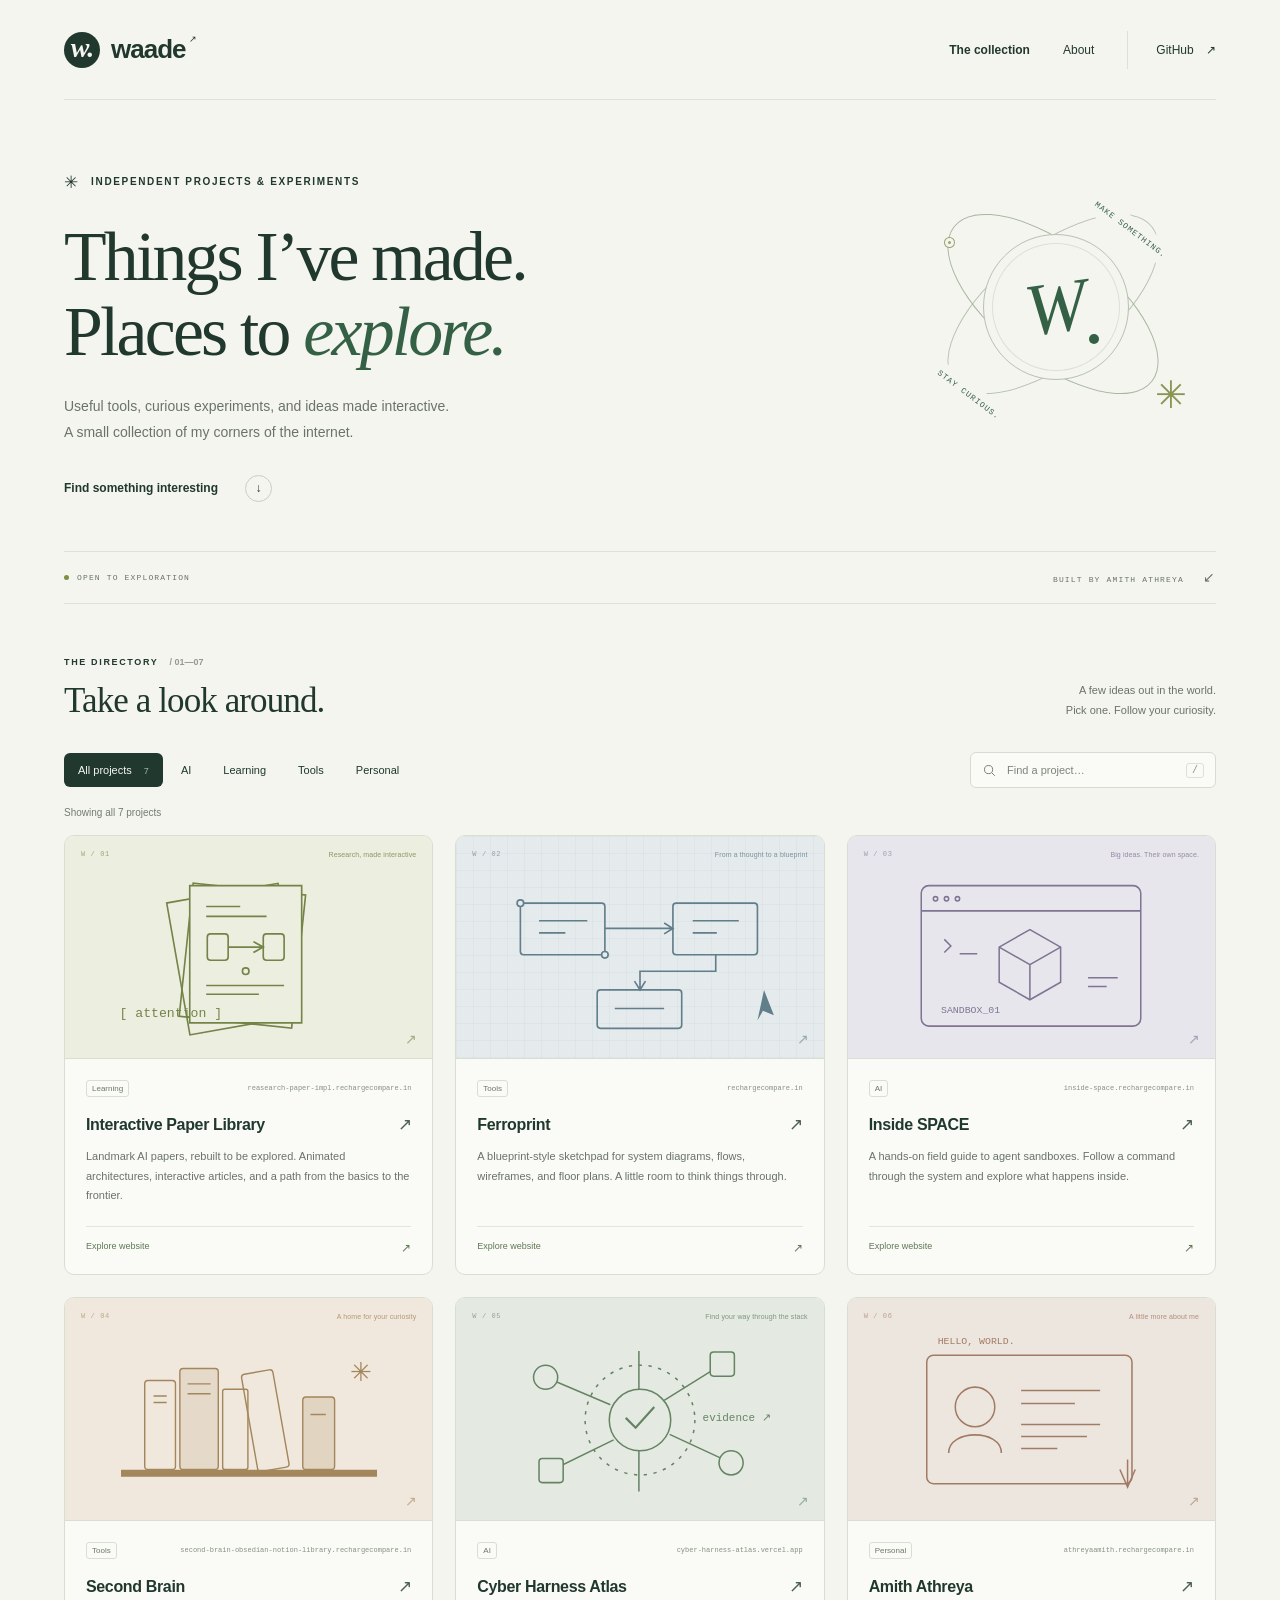
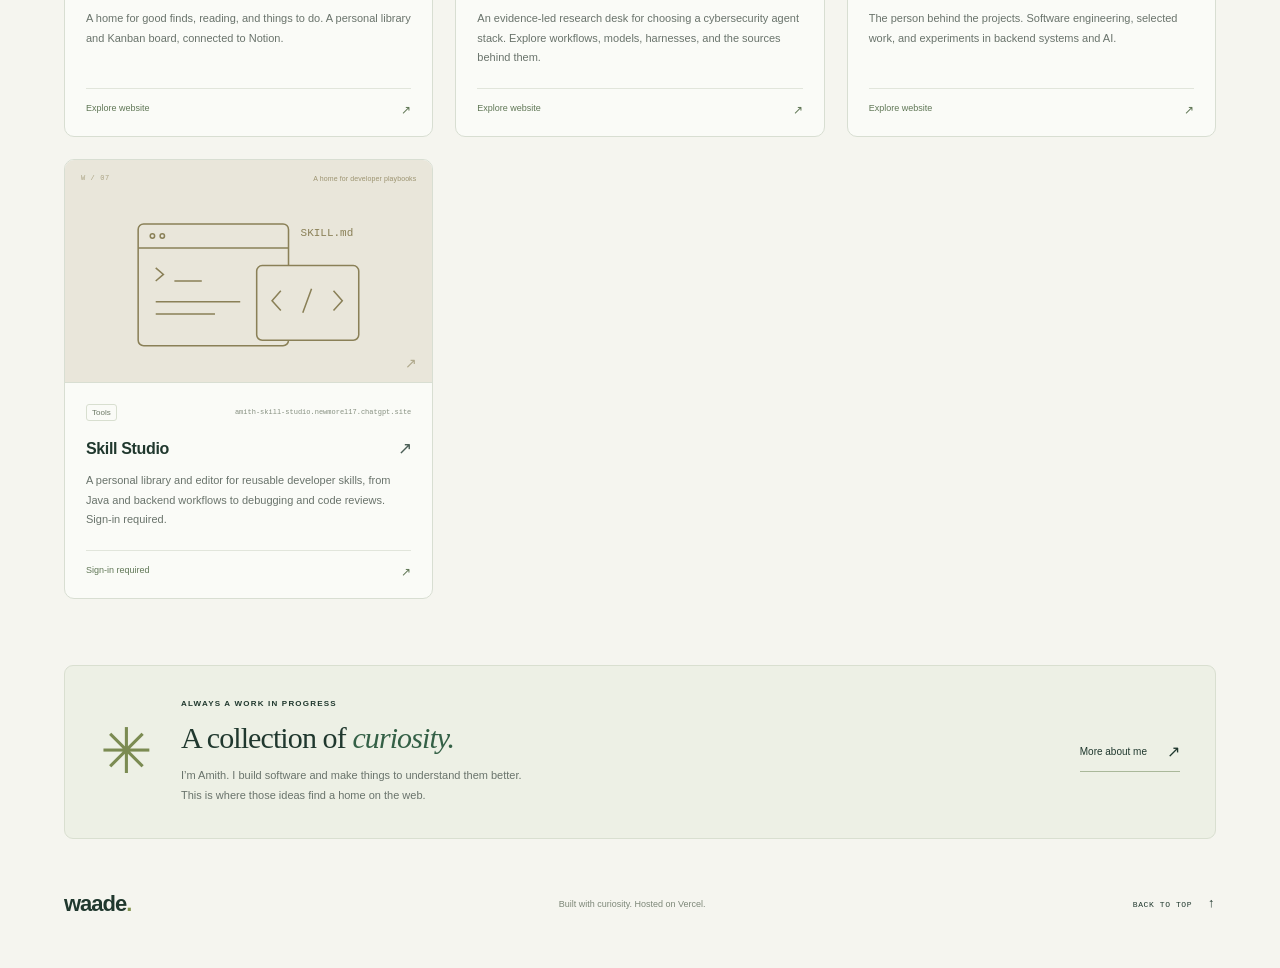
==== index.html @ d2d0f6c2 "Add Skill Studio to the project directory and derive project counts" ====
<!doctype html>
<html lang="en">
<head>
  <meta charset="utf-8">
  <meta name="viewport" content="width=device-width, initial-scale=1">
  <meta name="theme-color" content="#f5f5ef">
  <meta name="description" content="The Waade collection: useful tools, interactive learning, and experiments in AI. Explore websites and projects by Amith Athreya.">
  <meta property="og:title" content="Waade — Projects">
  <meta property="og:description" content="Things I’ve made. Places to explore. A collection of tools, interactive learning, and AI experiments.">
  <meta property="og:type" content="website">
  <title>Waade — Projects</title>
  <link rel="icon" href="/favicon.svg" type="image/svg+xml">
  <link rel="stylesheet" href="/style.css">
  <script src="/app.js" type="module"></script>
</head>
<body>
  <a class="skip-link" href="#projects">Skip to projects</a>
  <div class="shell">
    <header class="site-header">
      <a class="wordmark" href="/" aria-label="Waade home"><span class="brand-mark" aria-hidden="true">w.</span><span>waade<span class="wordmark-dot">↗</span></span></a>
      <nav aria-label="Main navigation"><a class="nav-current" href="#projects">The collection</a><a href="#about">About</a><a class="github-link" href="https://github.com/waade-dev" target="_blank" rel="noopener noreferrer">GitHub <span aria-hidden="true">↗</span><span class="sr-only"> (opens in a new tab)</span></a></nav>
    </header>
    <main>
      <section class="hero" aria-labelledby="hero-title">
        <div class="hero-copy"><p class="eyebrow"><span class="small-star" aria-hidden="true">✳</span> INDEPENDENT PROJECTS & EXPERIMENTS</p><h1 id="hero-title">Things I’ve made.<br>Places to <em>explore.</em></h1><p class="hero-description">Useful tools, curious experiments, and ideas made interactive.<br class="desktop-break"> A small collection of my corners of the internet.</p><a class="browse-link" href="#projects">Find something interesting <span aria-hidden="true">↓</span></a></div>
        <div class="hero-object" aria-hidden="true"><div class="orbit orbit-one"></div><div class="orbit orbit-two"></div><div class="orbit-core"><span>W</span><span class="core-dot"></span></div><span class="orbit-tag tag-one">MAKE SOMETHING.</span><span class="orbit-tag tag-two">STAY CURIOUS.</span><span class="orbit-spark">✳</span><span class="orbit-dot"></span></div>
        <div class="hero-bottom"><span><span class="status-dot" aria-hidden="true"></span> OPEN TO EXPLORATION</span><span>BUILT BY AMITH ATHREYA <span aria-hidden="true">↙</span></span></div>
      </section>
      <section class="directory" id="projects" aria-labelledby="directory-title">
        <div class="section-heading"><div><p class="eyebrow">THE DIRECTORY <span class="section-index">/ 01—07</span></p><h2 id="directory-title">Take a look around.</h2></div><p class="collection-note">A few ideas out in the world.<br>Pick one. Follow your curiosity.</p></div>
        <div class="toolbar"><div class="filters" role="group" aria-label="Filter projects by category"><button class="filter active" data-category="All" aria-pressed="true">All projects <span>7</span></button><button class="filter" data-category="AI" aria-pressed="false">AI</button><button class="filter" data-category="Learning" aria-pressed="false">Learning</button><button class="filter" data-category="Tools" aria-pressed="false">Tools</button><button class="filter" data-category="Personal" aria-pressed="false">Personal</button></div><div class="search-box"><svg viewBox="0 0 24 24" fill="none" aria-hidden="true"><circle cx="10.5" cy="10.5" r="6.5"/><path d="m16 16 4.5 4.5"/></svg><label class="sr-only" for="search">Search projects</label><input type="search" id="search" placeholder="Find a project…" autocomplete="off" aria-controls="project-grid"><button id="clear-search" aria-label="Clear search" hidden>×</button><kbd aria-hidden="true">/</kbd></div></div>
        <p id="results-status" class="results-status" aria-live="polite" aria-atomic="true">Showing all 7 projects</p>
        <div class="project-grid" id="project-grid" aria-busy="true"></div>
        <div id="empty-state" class="empty-state" hidden><span aria-hidden="true">⌕</span><h3>Nothing here just yet.</h3><p>Try a different search or explore all the projects.</p><button id="reset-filters">Show all projects <span aria-hidden="true">↗</span></button></div>
        <div id="load-error" class="load-error" hidden><p>The collection couldn’t load. Please refresh to try again.</p><button id="reload-projects">Try again</button></div>
        <noscript><p>JavaScript is off. You can still explore the collection:</p><ul><li><a href="https://reasearch-paper-impl.rechargecompare.in/">Interactive Paper Library</a></li><li><a href="https://www.rechargecompare.in/">Ferroprint</a></li><li><a href="https://inside-space.rechargecompare.in/">Inside SPACE</a></li><li><a href="https://second-brain-obsedian-notion-library.rechargecompare.in/">Second Brain</a></li><li><a href="https://cyber-harness-atlas.vercel.app/">Cyber Harness Atlas</a></li><li><a href="https://athreyaamith.rechargecompare.in/">Amith Athreya</a></li><li><a href="https://amith-skill-studio.newmorel17.chatgpt.site/">Skill Studio (sign-in required)</a></li></ul></noscript>
      </section>
      <section class="about" id="about" aria-labelledby="about-title"><div class="about-symbol" aria-hidden="true">✳</div><div class="about-copy"><p class="eyebrow">ALWAYS A WORK IN PROGRESS</p><h2 id="about-title">A collection of <em>curiosity.</em></h2><p>I’m Amith. I build software and make things to understand them better.<br class="desktop-break"> This is where those ideas find a home on the web.</p></div><a href="https://athreyaamith.rechargecompare.in/" target="_blank" rel="noopener noreferrer">More about me <span aria-hidden="true">↗</span><span class="sr-only"> (opens in a new tab)</span></a></section>
    </main>
    <footer><a class="footer-brand" href="/">waade<span aria-hidden="true">.</span></a><p>Built with curiosity. Hosted on Vercel.</p><a href="#top" id="back-to-top">BACK TO TOP <span aria-hidden="true">↑</span></a></footer>
  </div>
</body>
</html>
---- style.css ----
:root{--paper:#f5f5ef;--ink:#20382e;--muted:#69736b;--line:#dce0d5;--green:#346046;--serif:Georgia,'Times New Roman',serif;color-scheme:light;font-family:Arial,Helvetica,sans-serif;color:var(--ink);background:var(--paper);font-synthesis:none;scroll-behavior:smooth}
*{box-sizing:border-box}body{margin:0}a{color:inherit}button,input{font:inherit}button,a,input{-webkit-tap-highlight-color:transparent}button{cursor:pointer}button:focus-visible,a:focus-visible,input:focus-visible{outline:3px solid #9b7434;outline-offset:5px}a{text-decoration:none}button{color:inherit}svg{display:block}::selection{background:#d9e5ad;color:#20382e}[hidden]{display:none!important}.sr-only{position:absolute;width:1px;height:1px;padding:0;margin:-1px;overflow:hidden;clip:rect(0,0,0,0);white-space:nowrap;border:0}.skip-link{position:fixed;top:10px;left:10px;z-index:10;padding:12px;background:var(--ink);color:white;transform:translateY(-150%)}.skip-link:focus{transform:none}.shell{max-width:1280px;margin:auto;padding:0 64px}.site-header{height:100px;display:flex;align-items:center;justify-content:space-between;border-bottom:1px solid var(--line)}.wordmark{display:flex;gap:11px;align-items:center;font-size:26px;font-weight:700;letter-spacing:-1px}.brand-mark{display:grid;place-items:center;width:36px;height:36px;background:var(--ink);color:var(--paper);border-radius:50%;font-family:var(--serif);font-style:italic;font-size:28px;padding-bottom:4px}.wordmark-dot{font-size:9px;vertical-align:top;letter-spacing:0;margin-left:3px}nav{display:flex;align-items:center;gap:33px;font-size:12px}nav a{padding:12px 0}nav a:hover{color:#708349}.nav-current{font-weight:700}.github-link{border-left:1px solid var(--line);padding-left:28px}nav a span{margin-left:9px}.hero{position:relative;padding:69px 0 0}.eyebrow{font-size:10px;letter-spacing:1.65px;font-weight:600;line-height:1.6;margin:0 0 23px}.small-star{font-size:17px;vertical-align:middle;margin-right:7px}h1{font:normal clamp(48px,5.45vw,72px)/1.075 var(--serif);letter-spacing:-2.8px;margin:0 0 25px}em{font-family:var(--serif);font-weight:400;color:var(--green)}.hero-description{font-size:14px;line-height:1.85;color:var(--muted);margin:0}.browse-link{display:inline-flex;align-items:center;gap:27px;margin-top:29px;font-size:12px;font-weight:600}.browse-link span{width:27px;height:27px;display:grid;place-items:center;border:1px solid #c9cec1;border-radius:50%;transition:transform .2s}.browse-link:hover span{transform:translateY(3px)}.hero-copy{position:relative;z-index:1}.hero-object{position:absolute;right:25px;top:72px;width:270px;height:270px;color:var(--green)}.orbit{position:absolute;border:1px solid #b7c4b1;border-radius:50%;width:252px;height:116px;top:74px;left:6px;transform:rotate(-38deg)}.orbit-two{transform:rotate(38deg);border-color:#a6b7a0}.orbit-core{position:absolute;inset:62px;border:1px solid #b7c4b1;border-radius:50%;background:var(--paper);display:grid;place-items:center;box-shadow:inset 0 0 0 8px var(--paper),inset 0 0 0 9px #dce0d5}.orbit-core>span:first-child{font:italic 74px var(--serif);transform:rotate(-8deg)}.core-dot{position:absolute;width:10px;height:10px;background:var(--green);border-radius:50%;bottom:35px;right:29px}.orbit-tag{position:absolute;font:8px monospace;letter-spacing:1px;background:var(--paper);padding:7px}.tag-one{top:46px;right:10px;transform:rotate(37deg)}.tag-two{bottom:36px;left:3px;transform:rotate(37deg)}.orbit-spark{position:absolute;right:4px;bottom:25px;font-size:38px;color:#899552}.orbit-dot{position:absolute;width:9px;height:9px;background:#9ba66f;border:3px solid var(--paper);box-shadow:0 0 0 1px #9ba66f;left:24px;top:66px;border-radius:50%}.hero-bottom{display:flex;justify-content:space-between;border-top:1px solid var(--line);border-bottom:1px solid var(--line);padding:17px 0;margin-top:49px;font:8px monospace;letter-spacing:1.15px;color:var(--muted)}.hero-bottom>span:first-child{display:flex;align-items:center;gap:8px}.status-dot{display:inline-block;width:5px;height:5px;background:#7d8f47;border-radius:50%}.hero-bottom>span:last-child span{font-size:14px;margin-left:13px}.directory{padding:51px 0 66px;scroll-margin-top:25px}.section-heading{display:flex;justify-content:space-between;align-items:flex-end;margin-bottom:30px}.section-heading .eyebrow{margin-bottom:11px;font-size:9px}.section-index{color:#929b8e;margin-left:7px;letter-spacing:0}h2{font:normal 35px/1.2 var(--serif);letter-spacing:-.9px;margin:0}.collection-note{text-align:right;color:var(--muted);font-size:11px;line-height:1.8;margin:0 0 2px}.toolbar{display:flex;align-items:center;justify-content:space-between;gap:20px}.filters{display:flex;gap:4px;flex-wrap:wrap}.filter{background:transparent;border:1px solid transparent;border-radius:6px;font-size:11px;padding:10px 13px;white-space:nowrap;transition:background .15s}.filter:hover{background:#e6e9df}.filter.active{background:var(--ink);color:var(--paper)}.filter>span{font-size:9px;opacity:.65;margin-left:9px}.search-box{display:flex;align-items:center;border:1px solid #d6dcd0;border-radius:6px;padding:0 11px;background:#fafbf6;gap:8px;min-width:210px;width:246px;height:36px}.search-box:focus-within{outline:2px solid #879b74;outline-offset:2px}.search-box svg{width:15px;height:15px;stroke:#6e7a6a;stroke-width:1.5;flex-shrink:0}.search-box input{border:0;outline:none;background:transparent;width:100%;min-width:0;font-size:11px;color:var(--ink);height:34px}.search-box input:focus-visible{outline:none}.search-box input::placeholder{color:#7c857b}.search-box input::-webkit-search-cancel-button{display:none}.search-box kbd{font:10px monospace;border:1px solid var(--line);border-radius:3px;padding:1px 5px;color:#8a9287}.search-box button{background:transparent;border:0;font-size:20px;padding:0 2px;line-height:1}.results-status{font-size:10px;color:#727d70;line-height:1.6;margin:17px 0 14px;min-height:16px}.project-grid{display:grid;grid-template-columns:repeat(3,minmax(0,1fr));gap:22px}.project-card{min-width:0;border:1px solid #d8ded2;border-radius:10px;background:#fafbf7;overflow:hidden;transition:transform .2s,border-color .2s,box-shadow .2s}.project-card:hover{transform:translateY(-4px);border-color:#a3b397;box-shadow:0 10px 22px -15px #35523b44}.card-link{display:flex;height:100%;flex-direction:column}.card-art{position:relative;aspect-ratio:1.65;background:var(--art-paper);color:var(--art-ink);overflow:hidden;border-bottom:1px solid #d8ded2;display:flex;align-items:center;justify-content:center}.card-art svg{width:100%;max-width:360px;transform:translateY(10px)}.art-caption{position:absolute;z-index:1;top:14px;left:16px;right:16px;display:flex;align-items:center;justify-content:space-between;gap:8px;font-size:7px;color:var(--art-ink)}.art-number{font-family:monospace;letter-spacing:.6px;opacity:.65;white-space:nowrap}.art-label{opacity:.8;letter-spacing:.1px}.art-corner{position:absolute;bottom:11px;right:15px;font-size:14px;opacity:.6}.art-papers{--art-paper:#eceee0;--art-ink:#748448}.art-blueprint{--art-paper:#e5ebed;--art-ink:#617e8b}.art-blueprint .card-art{background-image:linear-gradient(#617e8b0d 1px,transparent 1px),linear-gradient(90deg,#617e8b0d 1px,transparent 1px);background-size:17px 17px}.art-space{--art-paper:#e7e6ed;--art-ink:#817493}.art-library{--art-paper:#f0e8dc;--art-ink:#a4865c}.art-atlas{--art-paper:#e4eae1;--art-ink:#668465}.art-profile{--art-paper:#ede6df;--art-ink:#a17c64}.card-body{padding:21px 21px 19px;display:flex;flex-direction:column;flex:1}.card-meta{display:flex;align-items:center;justify-content:space-between;gap:8px;min-width:0}.category-tag{font-size:8px;border:1px solid #d8dfd0;border-radius:3px;padding:3px 5px;color:#6b7864}.card-domain{font:7px monospace;color:#869080;white-space:nowrap;overflow:hidden;text-overflow:ellipsis;min-width:0}h3{font-size:16px;line-height:1.35;letter-spacing:-.35px;margin:17px 0 10px;font-weight:600;display:flex;justify-content:space-between;align-items:flex-start;gap:8px}.card-arrow{font-size:17px;font-weight:400;opacity:.8;transition:transform .2s}.project-card:hover .card-arrow{transform:translate(2px,-2px)}.project-description{color:var(--muted);font-size:11px;line-height:1.8;margin:0 0 20px}.card-visit{border-top:1px solid #e1e5db;padding-top:14px;font-size:9px;display:flex;justify-content:space-between;margin-top:auto;color:#607756}.card-visit span{font-size:12px}.empty-state{text-align:center;padding:55px 20px 45px;border:1px dashed var(--line);border-radius:10px}.empty-state>span{font:40px var(--serif);color:#7d8f65}.empty-state h3{display:block;font:28px var(--serif);margin:12px 0}.empty-state p{font-size:13px;color:var(--muted)}.empty-state button,.load-error button{border:0;border-radius:5px;background:var(--ink);color:var(--paper);padding:12px 17px;font-size:12px;margin-top:10px}.load-error{padding:25px;background:#f1e9db;border-radius:8px;font-size:14px}.about{border:1px solid #d9dfd0;background:#edf0e5;border-radius:9px;padding:32px 35px;display:flex;align-items:center;gap:28px}.about-symbol{font-size:63px;color:#7b8b52;line-height:1}.about-copy{flex:1}.about .eyebrow{font-size:8px;margin:0 0 9px;letter-spacing:1.2px}.about h2{font-size:30px;margin:0 0 10px}.about p:last-child{font-size:11px;color:var(--muted);line-height:1.8;margin:0}.about>a{font-size:10px;display:inline-flex;gap:20px;align-items:center;white-space:nowrap;border-bottom:1px solid #aab89a;padding:10px 0}.about>a span{font-size:16px}footer{display:flex;align-items:center;justify-content:space-between;gap:15px;min-height:130px}footer p{font-size:9px;color:#7e8879}.footer-brand{font-size:22px;font-weight:600;letter-spacing:-1px}.footer-brand span{color:#84934e}footer>a:last-child{font:8px monospace;letter-spacing:.6px}footer>a:last-child span{font-size:13px;margin-left:10px}
.art-skills{--art-paper:#e9e6da;--art-ink:#8a8057}
@media(min-width:1400px){.shell{max-width:1300px}.hero-object{right:53px}.hero{padding-top:80px}.hero-bottom{margin-top:61px}.card-domain{font-size:8px}.card-art{aspect-ratio:1.75}}
@media(max-width:1050px){.shell{padding:0 36px}h1{font-size:60px}.hero-object{width:235px;height:235px;right:0;top:80px;transform:scale(.85);transform-origin:center right}.hero-copy{max-width:75%}.toolbar{gap:15px}.filter{padding:9px 10px}.search-box{width:210px;min-width:180px}.project-grid{gap:16px}.card-body{padding:17px}.card-meta{gap:5px}.card-domain{font-size:6px}h3{font-size:15px}.art-label{font-size:6px}.art-caption{left:12px;right:12px}.about{padding:28px 24px;gap:20px}.about-symbol{font-size:50px}.about h2{font-size:27px}}
@media(max-width:820px){.hero-object{opacity:.65;transform:scale(.7);right:5px;top:105px}.hero-copy{max-width:none}.hero{padding-top:54px}h1{font-size:57px}.hero-description{font-size:13px}.project-grid{grid-template-columns:repeat(2,minmax(0,1fr));gap:20px}.card-domain{font-size:7px}.card-art{aspect-ratio:1.8}.card-body{padding:21px}.art-label{font-size:7px}.art-caption{left:16px;right:16px}.toolbar{align-items:flex-start;flex-direction:column;gap:15px}.search-box{width:100%;height:40px}.filters{gap:5px}.filter{font-size:11px;padding:10px 13px}.about-symbol{display:none}.about p:last-child{max-width:400px}.about h2{font-size:28px}nav{gap:23px}.github-link{padding-left:22px}.collection-note{font-size:10px}}
@media(max-width:600px){.shell{padding:0 22px}.site-header{height:79px}.wordmark{font-size:23px;gap:8px}.brand-mark{height:30px;width:30px;font-size:24px}.wordmark-dot{font-size:7px}nav{gap:19px;font-size:10px}.github-link{padding-left:17px}.nav-current{display:none}.hero{padding-top:45px}.eyebrow{font-size:8px;letter-spacing:1.1px}.small-star{font-size:14px}h1{font-size:clamp(41px,9vw,54px);letter-spacing:-1.8px;line-height:1.1;margin-bottom:23px}.hero-object{display:none}.hero-description{font-size:12px;line-height:1.9;max-width:360px}.desktop-break{display:none}.browse-link{margin-top:23px;font-size:11px;gap:19px}.hero-bottom{margin-top:37px;font-size:6.5px;letter-spacing:.6px;padding:15px 0;gap:8px}.hero-bottom>span:last-child span{margin-left:5px;font-size:11px}.directory{padding:38px 0 40px}.section-heading{margin-bottom:23px}.section-heading .eyebrow{font-size:8px;margin-bottom:9px}h2{font-size:30px}.collection-note{display:none}.filters{gap:2px;flex-wrap:nowrap;width:100%;justify-content:space-between}.filter{font-size:10px;padding:9px 9px}.filter>span{margin-left:5px;font-size:8px}.toolbar{gap:15px}.search-box{height:40px}.search-box input{font-size:12px}.results-status{margin:14px 0 15px;font-size:9px}.project-grid{grid-template-columns:1fr;gap:20px}.card-art{aspect-ratio:2.05}.card-art svg{max-width:380px;transform:translateY(9px)}.art-caption{top:13px;left:19px;right:19px;font-size:8px}.art-label{font-size:8px}.card-body{padding:21px 22px 20px}.card-domain{font-size:8px}.category-tag{font-size:9px}h3{font-size:19px;margin-top:17px}.project-description{font-size:12px;line-height:1.8;max-width:410px}.card-visit{font-size:10px}.about{padding:27px 23px;flex-direction:column;align-items:flex-start;gap:14px}.about .eyebrow{font-size:7px}.about h2{font-size:28px}.about p:last-child{font-size:12px}.about>a{font-size:11px}footer{padding:25px 0;min-height:120px;flex-wrap:wrap;column-gap:15px;row-gap:12px}footer p{order:3;width:100%;margin:0;font-size:9px}.footer-brand{font-size:21px}footer>a:last-child{font-size:7px;margin-left:auto}}
@media(max-width:360px){.shell{padding:0 16px}.filter{padding:8px 6px;font-size:9px}.hero-bottom{font-size:5.8px}h1{font-size:39px}.card-body{padding:18px}.card-domain{font-size:7px}.art-label{font-size:7px}.art-caption{left:16px;right:16px}h2{font-size:28px}}
@media(prefers-reduced-motion:reduce){:root{scroll-behavior:auto}*,*::before,*::after{transition:none!important;animation:none!important}}
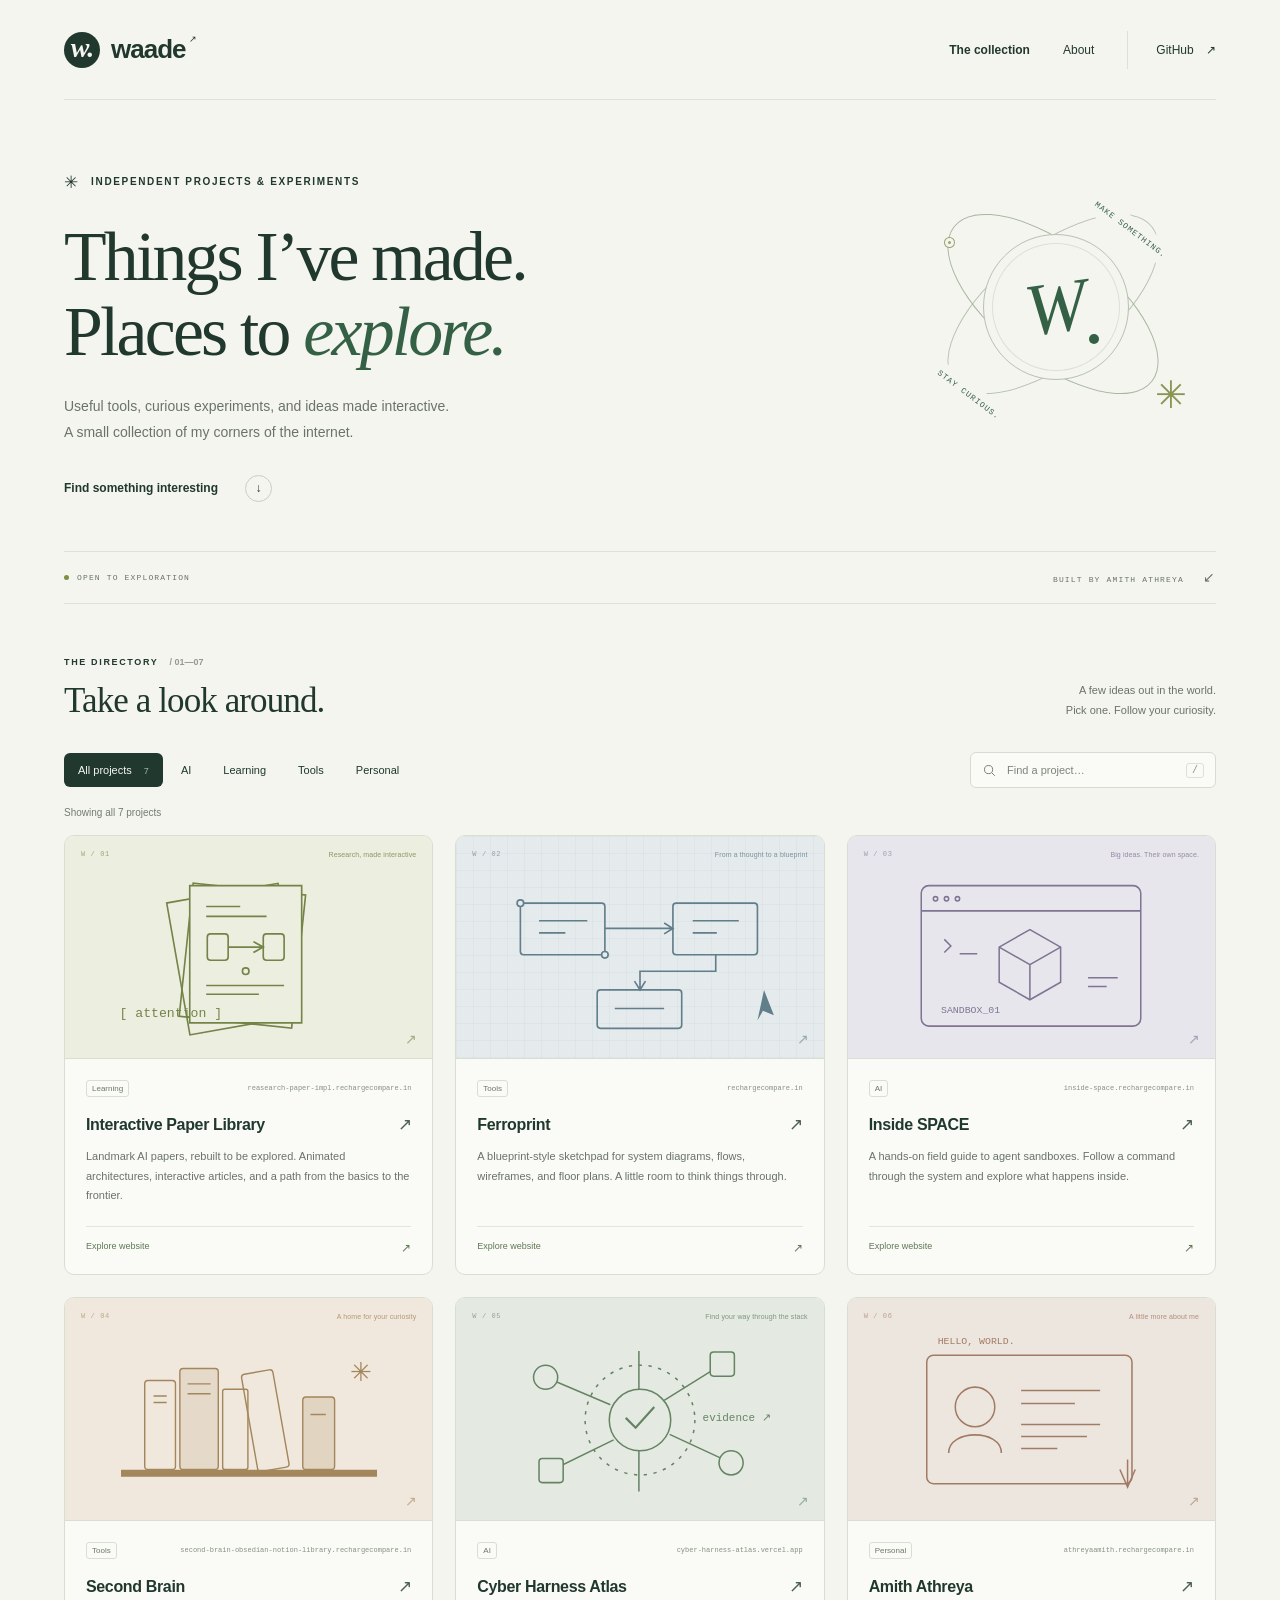
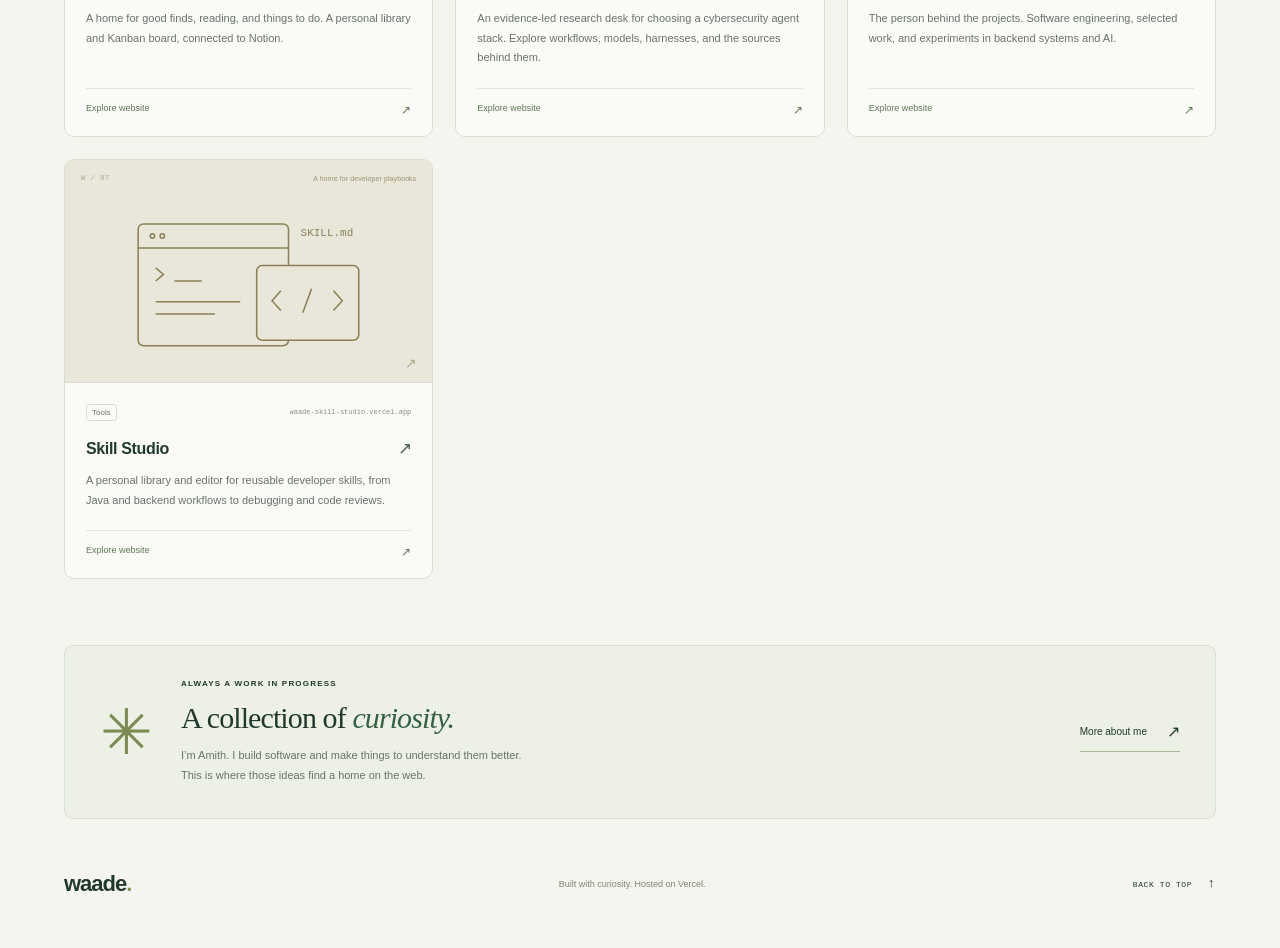
==== commit 11e7bd77: "Link Skill Studio’s public Vercel deployment" ====
--- a/index.html
+++ b/index.html
@@ -33,7 +33,7 @@
         <div class="project-grid" id="project-grid" aria-busy="true"></div>
         <div id="empty-state" class="empty-state" hidden><span aria-hidden="true">⌕</span><h3>Nothing here just yet.</h3><p>Try a different search or explore all the projects.</p><button id="reset-filters">Show all projects <span aria-hidden="true">↗</span></button></div>
         <div id="load-error" class="load-error" hidden><p>The collection couldn’t load. Please refresh to try again.</p><button id="reload-projects">Try again</button></div>
-        <noscript><p>JavaScript is off. You can still explore the collection:</p><ul><li><a href="https://reasearch-paper-impl.rechargecompare.in/">Interactive Paper Library</a></li><li><a href="https://www.rechargecompare.in/">Ferroprint</a></li><li><a href="https://inside-space.rechargecompare.in/">Inside SPACE</a></li><li><a href="https://second-brain-obsedian-notion-library.rechargecompare.in/">Second Brain</a></li><li><a href="https://cyber-harness-atlas.vercel.app/">Cyber Harness Atlas</a></li><li><a href="https://athreyaamith.rechargecompare.in/">Amith Athreya</a></li><li><a href="https://amith-skill-studio.newmorel17.chatgpt.site/">Skill Studio (sign-in required)</a></li></ul></noscript>
+        <noscript><p>JavaScript is off. You can still explore the collection:</p><ul><li><a href="https://reasearch-paper-impl.rechargecompare.in/">Interactive Paper Library</a></li><li><a href="https://www.rechargecompare.in/">Ferroprint</a></li><li><a href="https://inside-space.rechargecompare.in/">Inside SPACE</a></li><li><a href="https://second-brain-obsedian-notion-library.rechargecompare.in/">Second Brain</a></li><li><a href="https://cyber-harness-atlas.vercel.app/">Cyber Harness Atlas</a></li><li><a href="https://athreyaamith.rechargecompare.in/">Amith Athreya</a></li><li><a href="https://waade-skill-studio.vercel.app/">Skill Studio</a></li></ul></noscript>
       </section>
       <section class="about" id="about" aria-labelledby="about-title"><div class="about-symbol" aria-hidden="true">✳</div><div class="about-copy"><p class="eyebrow">ALWAYS A WORK IN PROGRESS</p><h2 id="about-title">A collection of <em>curiosity.</em></h2><p>I’m Amith. I build software and make things to understand them better.<br class="desktop-break"> This is where those ideas find a home on the web.</p></div><a href="https://athreyaamith.rechargecompare.in/" target="_blank" rel="noopener noreferrer">More about me <span aria-hidden="true">↗</span><span class="sr-only"> (opens in a new tab)</span></a></section>
     </main>
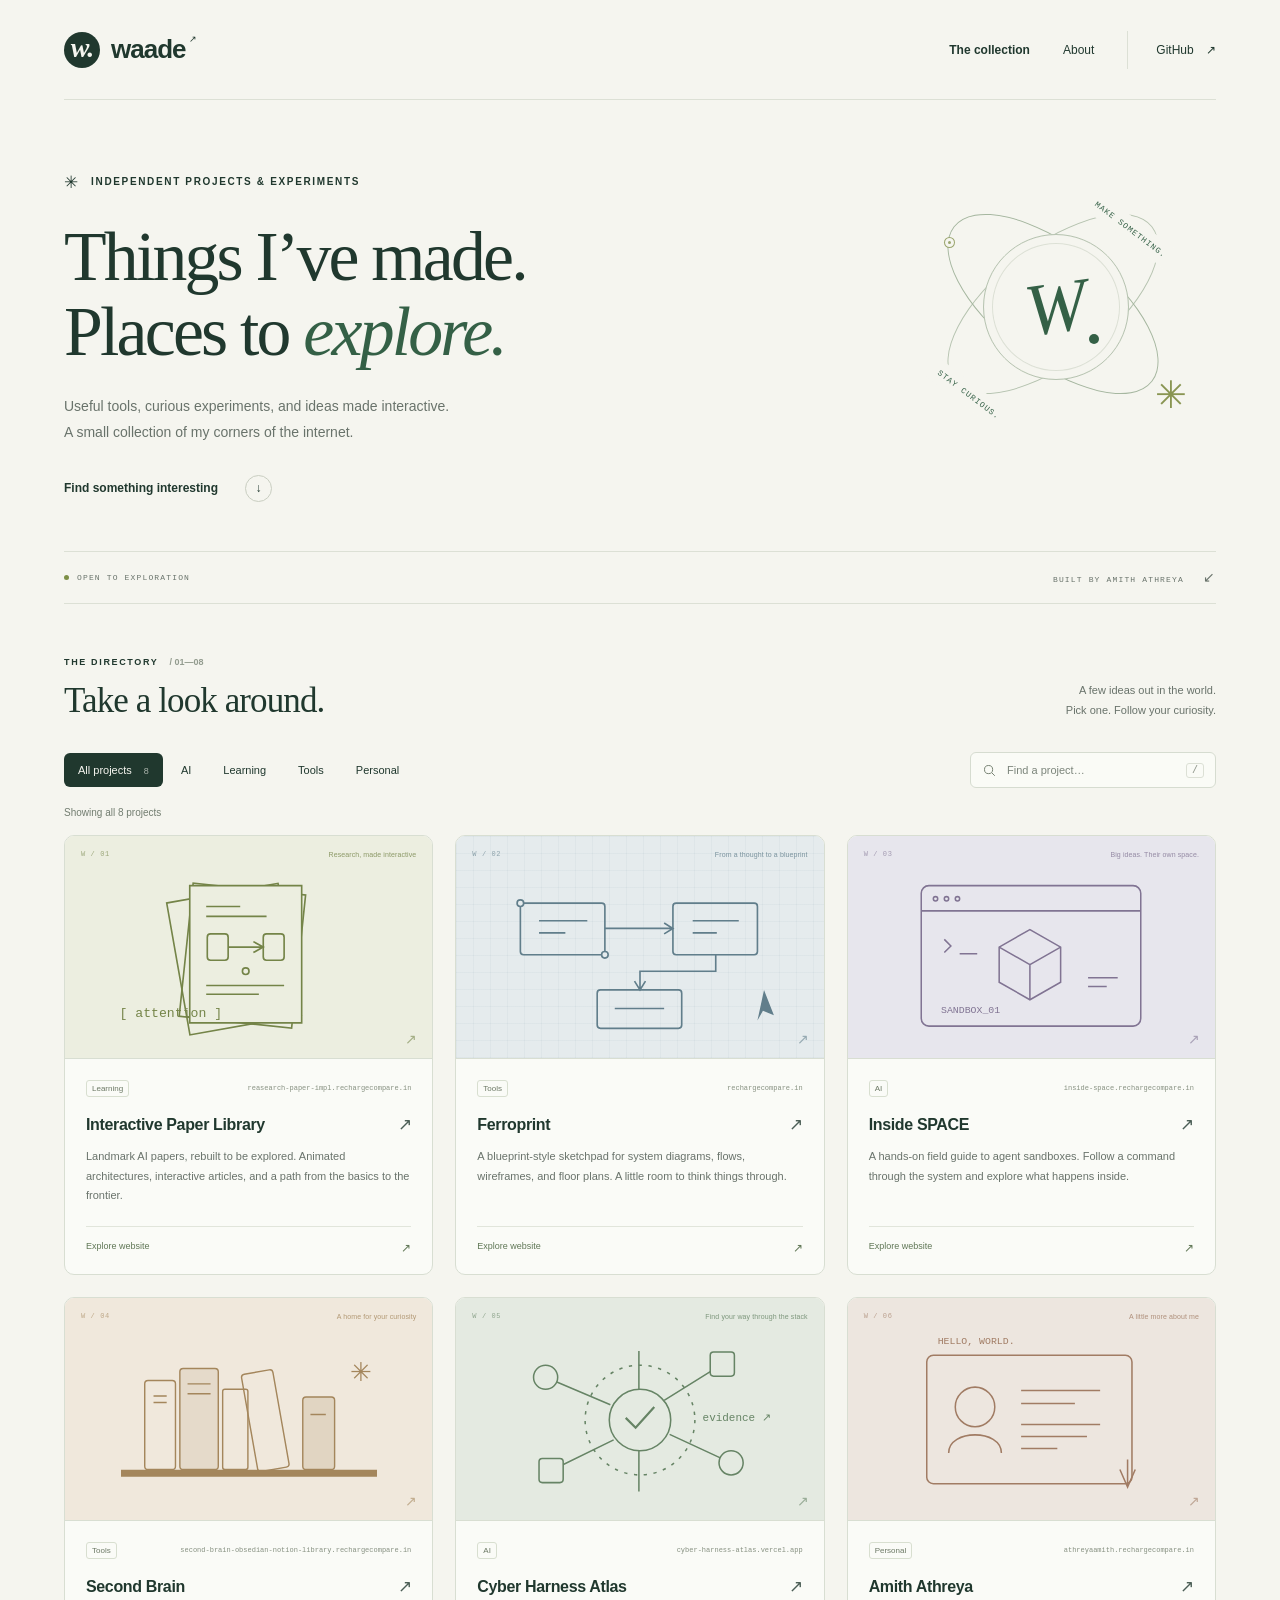
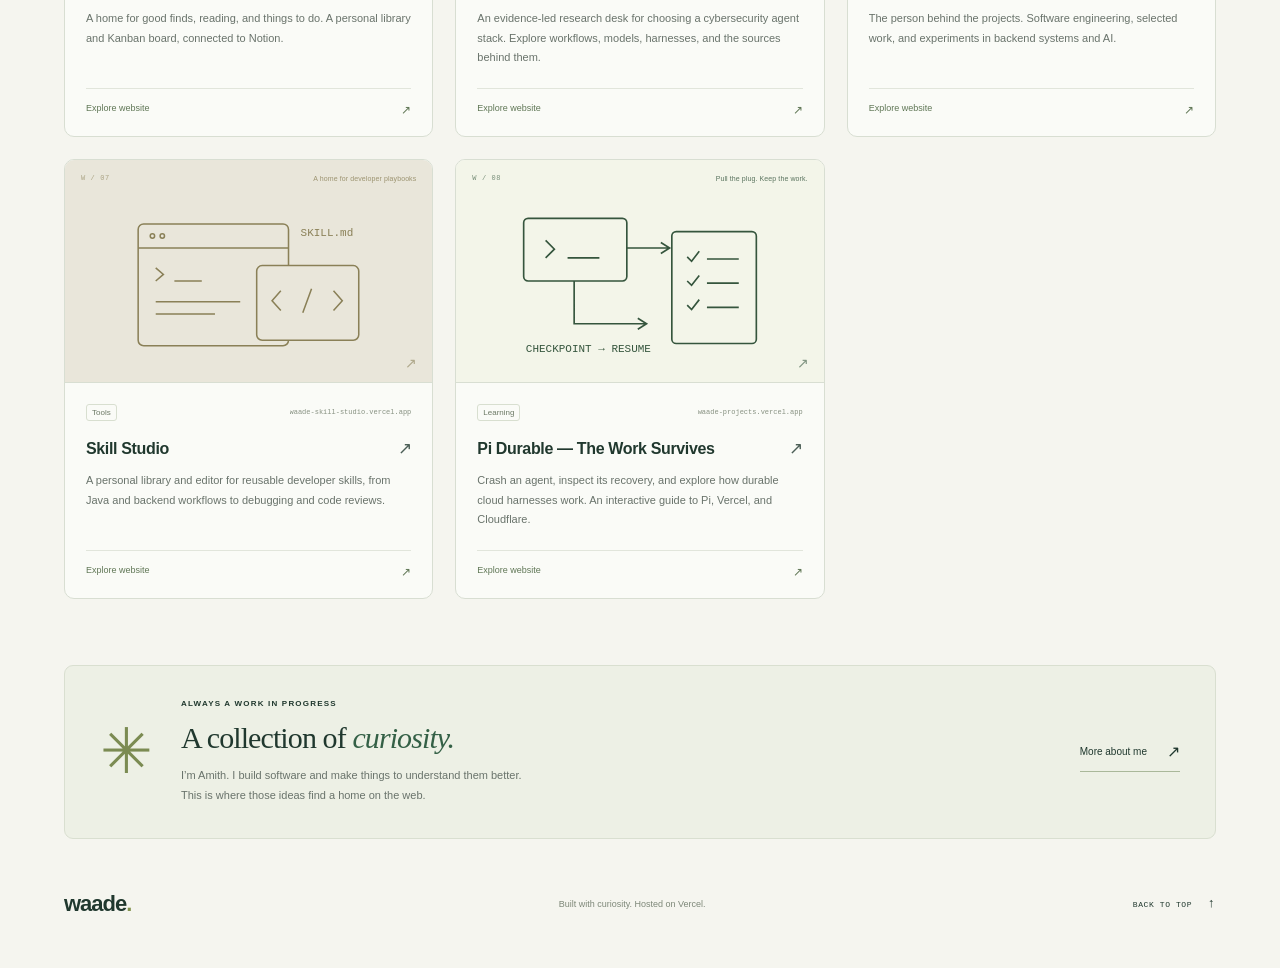
==== commit ddadc1dc: "Add interactive Pi Durable field guide and directory card" ====
--- a/index.html
+++ b/index.html
@@ -27,13 +27,13 @@
         <div class="hero-bottom"><span><span class="status-dot" aria-hidden="true"></span> OPEN TO EXPLORATION</span><span>BUILT BY AMITH ATHREYA <span aria-hidden="true">↙</span></span></div>
       </section>
       <section class="directory" id="projects" aria-labelledby="directory-title">
-        <div class="section-heading"><div><p class="eyebrow">THE DIRECTORY <span class="section-index">/ 01—07</span></p><h2 id="directory-title">Take a look around.</h2></div><p class="collection-note">A few ideas out in the world.<br>Pick one. Follow your curiosity.</p></div>
-        <div class="toolbar"><div class="filters" role="group" aria-label="Filter projects by category"><button class="filter active" data-category="All" aria-pressed="true">All projects <span>7</span></button><button class="filter" data-category="AI" aria-pressed="false">AI</button><button class="filter" data-category="Learning" aria-pressed="false">Learning</button><button class="filter" data-category="Tools" aria-pressed="false">Tools</button><button class="filter" data-category="Personal" aria-pressed="false">Personal</button></div><div class="search-box"><svg viewBox="0 0 24 24" fill="none" aria-hidden="true"><circle cx="10.5" cy="10.5" r="6.5"/><path d="m16 16 4.5 4.5"/></svg><label class="sr-only" for="search">Search projects</label><input type="search" id="search" placeholder="Find a project…" autocomplete="off" aria-controls="project-grid"><button id="clear-search" aria-label="Clear search" hidden>×</button><kbd aria-hidden="true">/</kbd></div></div>
-        <p id="results-status" class="results-status" aria-live="polite" aria-atomic="true">Showing all 7 projects</p>
+        <div class="section-heading"><div><p class="eyebrow">THE DIRECTORY <span class="section-index">/ 01—08</span></p><h2 id="directory-title">Take a look around.</h2></div><p class="collection-note">A few ideas out in the world.<br>Pick one. Follow your curiosity.</p></div>
+        <div class="toolbar"><div class="filters" role="group" aria-label="Filter projects by category"><button class="filter active" data-category="All" aria-pressed="true">All projects <span>8</span></button><button class="filter" data-category="AI" aria-pressed="false">AI</button><button class="filter" data-category="Learning" aria-pressed="false">Learning</button><button class="filter" data-category="Tools" aria-pressed="false">Tools</button><button class="filter" data-category="Personal" aria-pressed="false">Personal</button></div><div class="search-box"><svg viewBox="0 0 24 24" fill="none" aria-hidden="true"><circle cx="10.5" cy="10.5" r="6.5"/><path d="m16 16 4.5 4.5"/></svg><label class="sr-only" for="search">Search projects</label><input type="search" id="search" placeholder="Find a project…" autocomplete="off" aria-controls="project-grid"><button id="clear-search" aria-label="Clear search" hidden>×</button><kbd aria-hidden="true">/</kbd></div></div>
+        <p id="results-status" class="results-status" aria-live="polite" aria-atomic="true">Showing all 8 projects</p>
         <div class="project-grid" id="project-grid" aria-busy="true"></div>
         <div id="empty-state" class="empty-state" hidden><span aria-hidden="true">⌕</span><h3>Nothing here just yet.</h3><p>Try a different search or explore all the projects.</p><button id="reset-filters">Show all projects <span aria-hidden="true">↗</span></button></div>
         <div id="load-error" class="load-error" hidden><p>The collection couldn’t load. Please refresh to try again.</p><button id="reload-projects">Try again</button></div>
-        <noscript><p>JavaScript is off. You can still explore the collection:</p><ul><li><a href="https://reasearch-paper-impl.rechargecompare.in/">Interactive Paper Library</a></li><li><a href="https://www.rechargecompare.in/">Ferroprint</a></li><li><a href="https://inside-space.rechargecompare.in/">Inside SPACE</a></li><li><a href="https://second-brain-obsedian-notion-library.rechargecompare.in/">Second Brain</a></li><li><a href="https://cyber-harness-atlas.vercel.app/">Cyber Harness Atlas</a></li><li><a href="https://athreyaamith.rechargecompare.in/">Amith Athreya</a></li><li><a href="https://waade-skill-studio.vercel.app/">Skill Studio</a></li></ul></noscript>
+        <noscript><p>JavaScript is off. You can still explore the collection:</p><ul><li><a href="https://reasearch-paper-impl.rechargecompare.in/">Interactive Paper Library</a></li><li><a href="https://www.rechargecompare.in/">Ferroprint</a></li><li><a href="https://inside-space.rechargecompare.in/">Inside SPACE</a></li><li><a href="https://second-brain-obsedian-notion-library.rechargecompare.in/">Second Brain</a></li><li><a href="https://cyber-harness-atlas.vercel.app/">Cyber Harness Atlas</a></li><li><a href="https://athreyaamith.rechargecompare.in/">Amith Athreya</a></li><li><a href="https://waade-skill-studio.vercel.app/">Skill Studio</a></li><li><a href="https://waade-projects.vercel.app/pi-durable/">Pi Durable — The Work Survives</a></li></ul></noscript>
       </section>
       <section class="about" id="about" aria-labelledby="about-title"><div class="about-symbol" aria-hidden="true">✳</div><div class="about-copy"><p class="eyebrow">ALWAYS A WORK IN PROGRESS</p><h2 id="about-title">A collection of <em>curiosity.</em></h2><p>I’m Amith. I build software and make things to understand them better.<br class="desktop-break"> This is where those ideas find a home on the web.</p></div><a href="https://athreyaamith.rechargecompare.in/" target="_blank" rel="noopener noreferrer">More about me <span aria-hidden="true">↗</span><span class="sr-only"> (opens in a new tab)</span></a></section>
     </main>
--- a/style.css
+++ b/style.css
@@ -7,3 +7,5 @@
 @media(max-width:600px){.shell{padding:0 22px}.site-header{height:79px}.wordmark{font-size:23px;gap:8px}.brand-mark{height:30px;width:30px;font-size:24px}.wordmark-dot{font-size:7px}nav{gap:19px;font-size:10px}.github-link{padding-left:17px}.nav-current{display:none}.hero{padding-top:45px}.eyebrow{font-size:8px;letter-spacing:1.1px}.small-star{font-size:14px}h1{font-size:clamp(41px,9vw,54px);letter-spacing:-1.8px;line-height:1.1;margin-bottom:23px}.hero-object{display:none}.hero-description{font-size:12px;line-height:1.9;max-width:360px}.desktop-break{display:none}.browse-link{margin-top:23px;font-size:11px;gap:19px}.hero-bottom{margin-top:37px;font-size:6.5px;letter-spacing:.6px;padding:15px 0;gap:8px}.hero-bottom>span:last-child span{margin-left:5px;font-size:11px}.directory{padding:38px 0 40px}.section-heading{margin-bottom:23px}.section-heading .eyebrow{font-size:8px;margin-bottom:9px}h2{font-size:30px}.collection-note{display:none}.filters{gap:2px;flex-wrap:nowrap;width:100%;justify-content:space-between}.filter{font-size:10px;padding:9px 9px}.filter>span{margin-left:5px;font-size:8px}.toolbar{gap:15px}.search-box{height:40px}.search-box input{font-size:12px}.results-status{margin:14px 0 15px;font-size:9px}.project-grid{grid-template-columns:1fr;gap:20px}.card-art{aspect-ratio:2.05}.card-art svg{max-width:380px;transform:translateY(9px)}.art-caption{top:13px;left:19px;right:19px;font-size:8px}.art-label{font-size:8px}.card-body{padding:21px 22px 20px}.card-domain{font-size:8px}.category-tag{font-size:9px}h3{font-size:19px;margin-top:17px}.project-description{font-size:12px;line-height:1.8;max-width:410px}.card-visit{font-size:10px}.about{padding:27px 23px;flex-direction:column;align-items:flex-start;gap:14px}.about .eyebrow{font-size:7px}.about h2{font-size:28px}.about p:last-child{font-size:12px}.about>a{font-size:11px}footer{padding:25px 0;min-height:120px;flex-wrap:wrap;column-gap:15px;row-gap:12px}footer p{order:3;width:100%;margin:0;font-size:9px}.footer-brand{font-size:21px}footer>a:last-child{font-size:7px;margin-left:auto}}
 @media(max-width:360px){.shell{padding:0 16px}.filter{padding:8px 6px;font-size:9px}.hero-bottom{font-size:5.8px}h1{font-size:39px}.card-body{padding:18px}.card-domain{font-size:7px}.art-label{font-size:7px}.art-caption{left:16px;right:16px}h2{font-size:28px}}
 @media(prefers-reduced-motion:reduce){:root{scroll-behavior:auto}*,*::before,*::after{transition:none!important;animation:none!important}}
+
+.art-durable{--art-bg:#e4ebd8;--art-ink:#35553d;--art-paper:#f3f5e9}
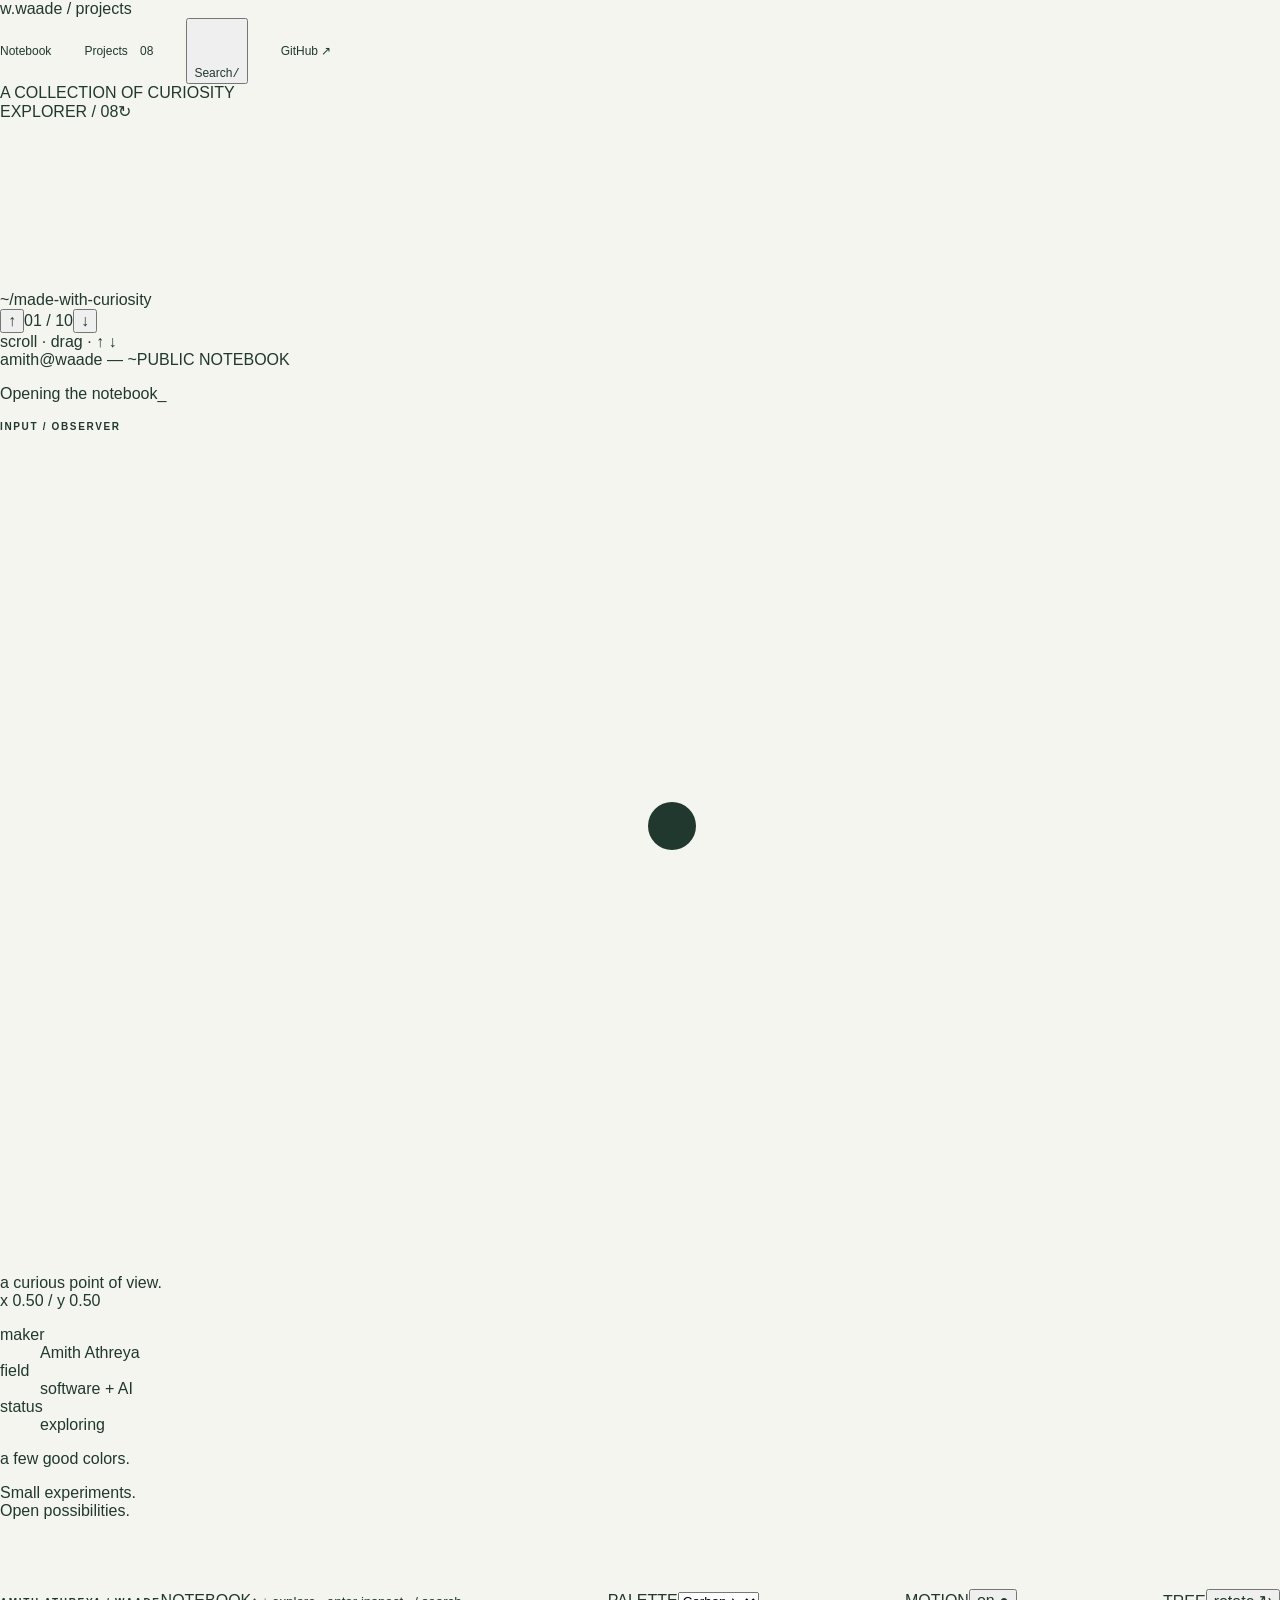
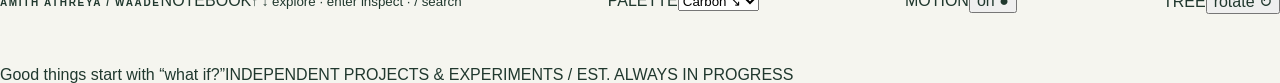
==== commit 4e331c9f: "Add Vercel Web Analytics to Projects and its guide" ====
--- a/index.html
+++ b/index.html
@@ -1,43 +1,23 @@
 <!doctype html>
-<html lang="en">
+<html lang="en" data-theme="carbon" data-motion="on">
 <head>
-  <meta charset="utf-8">
-  <meta name="viewport" content="width=device-width, initial-scale=1">
-  <meta name="theme-color" content="#f5f5ef">
-  <meta name="description" content="The Waade collection: useful tools, interactive learning, and experiments in AI. Explore websites and projects by Amith Athreya.">
-  <meta property="og:title" content="Waade — Projects">
-  <meta property="og:description" content="Things I’ve made. Places to explore. A collection of tools, interactive learning, and AI experiments.">
-  <meta property="og:type" content="website">
-  <title>Waade — Projects</title>
-  <link rel="icon" href="/favicon.svg" type="image/svg+xml">
-  <link rel="stylesheet" href="/style.css">
-  <script src="/app.js" type="module"></script>
-</head>
-<body>
-  <a class="skip-link" href="#projects">Skip to projects</a>
-  <div class="shell">
-    <header class="site-header">
-      <a class="wordmark" href="/" aria-label="Waade home"><span class="brand-mark" aria-hidden="true">w.</span><span>waade<span class="wordmark-dot">↗</span></span></a>
-      <nav aria-label="Main navigation"><a class="nav-current" href="#projects">The collection</a><a href="#about">About</a><a class="github-link" href="https://github.com/waade-dev" target="_blank" rel="noopener noreferrer">GitHub <span aria-hidden="true">↗</span><span class="sr-only"> (opens in a new tab)</span></a></nav>
-    </header>
-    <main>
-      <section class="hero" aria-labelledby="hero-title">
-        <div class="hero-copy"><p class="eyebrow"><span class="small-star" aria-hidden="true">✳</span> INDEPENDENT PROJECTS & EXPERIMENTS</p><h1 id="hero-title">Things I’ve made.<br>Places to <em>explore.</em></h1><p class="hero-description">Useful tools, curious experiments, and ideas made interactive.<br class="desktop-break"> A small collection of my corners of the internet.</p><a class="browse-link" href="#projects">Find something interesting <span aria-hidden="true">↓</span></a></div>
-        <div class="hero-object" aria-hidden="true"><div class="orbit orbit-one"></div><div class="orbit orbit-two"></div><div class="orbit-core"><span>W</span><span class="core-dot"></span></div><span class="orbit-tag tag-one">MAKE SOMETHING.</span><span class="orbit-tag tag-two">STAY CURIOUS.</span><span class="orbit-spark">✳</span><span class="orbit-dot"></span></div>
-        <div class="hero-bottom"><span><span class="status-dot" aria-hidden="true"></span> OPEN TO EXPLORATION</span><span>BUILT BY AMITH ATHREYA <span aria-hidden="true">↙</span></span></div>
-      </section>
-      <section class="directory" id="projects" aria-labelledby="directory-title">
-        <div class="section-heading"><div><p class="eyebrow">THE DIRECTORY <span class="section-index">/ 01—08</span></p><h2 id="directory-title">Take a look around.</h2></div><p class="collection-note">A few ideas out in the world.<br>Pick one. Follow your curiosity.</p></div>
-        <div class="toolbar"><div class="filters" role="group" aria-label="Filter projects by category"><button class="filter active" data-category="All" aria-pressed="true">All projects <span>8</span></button><button class="filter" data-category="AI" aria-pressed="false">AI</button><button class="filter" data-category="Learning" aria-pressed="false">Learning</button><button class="filter" data-category="Tools" aria-pressed="false">Tools</button><button class="filter" data-category="Personal" aria-pressed="false">Personal</button></div><div class="search-box"><svg viewBox="0 0 24 24" fill="none" aria-hidden="true"><circle cx="10.5" cy="10.5" r="6.5"/><path d="m16 16 4.5 4.5"/></svg><label class="sr-only" for="search">Search projects</label><input type="search" id="search" placeholder="Find a project…" autocomplete="off" aria-controls="project-grid"><button id="clear-search" aria-label="Clear search" hidden>×</button><kbd aria-hidden="true">/</kbd></div></div>
-        <p id="results-status" class="results-status" aria-live="polite" aria-atomic="true">Showing all 8 projects</p>
-        <div class="project-grid" id="project-grid" aria-busy="true"></div>
-        <div id="empty-state" class="empty-state" hidden><span aria-hidden="true">⌕</span><h3>Nothing here just yet.</h3><p>Try a different search or explore all the projects.</p><button id="reset-filters">Show all projects <span aria-hidden="true">↗</span></button></div>
-        <div id="load-error" class="load-error" hidden><p>The collection couldn’t load. Please refresh to try again.</p><button id="reload-projects">Try again</button></div>
-        <noscript><p>JavaScript is off. You can still explore the collection:</p><ul><li><a href="https://reasearch-paper-impl.rechargecompare.in/">Interactive Paper Library</a></li><li><a href="https://www.rechargecompare.in/">Ferroprint</a></li><li><a href="https://inside-space.rechargecompare.in/">Inside SPACE</a></li><li><a href="https://second-brain-obsedian-notion-library.rechargecompare.in/">Second Brain</a></li><li><a href="https://cyber-harness-atlas.vercel.app/">Cyber Harness Atlas</a></li><li><a href="https://athreyaamith.rechargecompare.in/">Amith Athreya</a></li><li><a href="https://waade-skill-studio.vercel.app/">Skill Studio</a></li><li><a href="https://waade-projects.vercel.app/pi-durable/">Pi Durable — The Work Survives</a></li></ul></noscript>
-      </section>
-      <section class="about" id="about" aria-labelledby="about-title"><div class="about-symbol" aria-hidden="true">✳</div><div class="about-copy"><p class="eyebrow">ALWAYS A WORK IN PROGRESS</p><h2 id="about-title">A collection of <em>curiosity.</em></h2><p>I’m Amith. I build software and make things to understand them better.<br class="desktop-break"> This is where those ideas find a home on the web.</p></div><a href="https://athreyaamith.rechargecompare.in/" target="_blank" rel="noopener noreferrer">More about me <span aria-hidden="true">↗</span><span class="sr-only"> (opens in a new tab)</span></a></section>
-    </main>
-    <footer><a class="footer-brand" href="/">waade<span aria-hidden="true">.</span></a><p>Built with curiosity. Hosted on Vercel.</p><a href="#top" id="back-to-top">BACK TO TOP <span aria-hidden="true">↑</span></a></footer>
-  </div>
-</body>
-</html>
+<meta charset="utf-8"><meta name="viewport" content="width=device-width, initial-scale=1"><meta name="theme-color" content="#10110f">
+<meta name="description" content="Waade — a living collection of tools, interactive learning, and AI experiments by Amith Athreya. Take a spin. Follow your curiosity.">
+<meta property="og:title" content="Waade — A collection of curiosity"><meta property="og:description" content="Tools, experiments, and ideas made interactive. The project notebook of Amith Athreya."><meta property="og:type" content="website">
+<title>Waade — A collection of curiosity</title><link rel="icon" href="/favicon.svg" type="image/svg+xml"><link rel="stylesheet" href="/style.css"><script src="/app.js" type="module"></script>
+  <script defer src="./analytics.js"></script>
+</head><body>
+<a class="skip-link" href="#content">Skip to content</a>
+<div class="frame">
+<header class="header"><a class="identity" href="#about" aria-label="Waade home"><span class="monogram">w.</span><span>waade<span class="identity-path"> / projects</span></span></a><nav aria-label="Main navigation"><a href="#about" data-nav="about">Notebook</a><a href="#projects" data-nav="projects">Projects <span class="project-count">08</span></a><button id="search-toggle" class="search-toggle" type="button" aria-label="Search projects" aria-haspopup="dialog" aria-controls="search-dialog" aria-expanded="false"><svg viewBox="0 0 20 20" fill="none" aria-hidden="true"><circle cx="8.5" cy="8.5" r="5.5"/><path d="m13 13 4 4"/></svg><span class="search-trigger-text">Search</span><kbd>/</kbd></button><a href="https://github.com/waade-dev" target="_blank" rel="noopener noreferrer">GitHub ↗<span class="sr-only"> (opens in a new tab)</span></a></nav><span class="edition">A COLLECTION OF CURIOSITY <span class="live-dot"></span></span></header>
+<main class="stage">
+<aside class="navigator" aria-label="Project explorer"><div class="navigator-heading"><span>EXPLORER / <span class="project-count">08</span></span><span class="accent">↻</span></div><div class="wheel-scene" id="wheel-scene"><canvas id="tree-canvas" aria-hidden="true"></canvas><ul class="wheel" id="wheel" aria-label="Select a notebook page or project"></ul><span class="selection-tick" aria-hidden="true"></span></div><div class="navigator-footer"><span>~/made-with-curiosity</span><div class="wheel-controls"><button id="previous" aria-label="Previous project">↑</button><span id="wheel-counter">01 / 10</span><button id="next" aria-label="Next project">↓</button></div><span class="navigation-hint">scroll · drag · ↑ ↓</span></div></aside>
+<div class="workspace"><div class="tab-bar"><span><span class="live-dot"></span> amith@waade <span class="muted">—</span> <span id="current-path">~</span></span><span class="tab-caption">PUBLIC NOTEBOOK</span></div><article class="reading" id="content" tabindex="-1" aria-label="Selected notebook content"><p class="muted">Opening the notebook<span class="cursor">_</span></p></article>
+</div>
+<aside class="observer" aria-label="Notebook details"><p class="eyebrow">INPUT / OBSERVER</p><svg class="eye" viewBox="0 0 160 100" fill="none" aria-hidden="true"><path d="M9 50Q80-12 151 50Q80 112 9 50Z"/><ellipse cx="80" cy="50" rx="26" ry="31"/><g id="eye-pupil"><circle cx="80" cy="50" r="13"/><circle cx="84" cy="46" r="3" fill="currentColor" stroke="none"/></g><path d="M80 6v-5m0 98v-5M38 17l-3-5m90 76-3-5M19 29l-5-3m132 48-5-3M38 83l-3 5m90-76-3 5M19 71l-5 3m132-48-5 3"/></svg><p class="observer-caption">a curious point of view.<br><span id="pointer-coordinates">x 0.50 / y 0.50</span></p><div class="aside-rule"></div><dl><dt>maker</dt><dd>Amith Athreya</dd><dt>field</dt><dd>software + AI</dd><dt>status</dt><dd><span class="live-dot"></span> exploring</dd></dl><div class="mini-orbit" aria-hidden="true"><span></span><span></span><span></span><i></i></div><p class="palette-label">a few good colors.</p><div class="swatches" aria-hidden="true"><i></i><i></i><i></i><i></i><i></i><i></i></div><p class="aside-note">Small experiments.<br>Open possibilities.</p></aside>
+</main>
+<dialog id="search-dialog" aria-labelledby="search-title"><div class="search-panel-heading"><div><p class="eyebrow">THE COLLECTION / QUICK FIND</p><h2 id="search-title">Find a project.</h2></div><button id="search-close" type="button" aria-label="Close search">×</button></div><div class="terminal" role="search" aria-label="Search projects or navigate with commands"><div class="terminal-heading"><span><span class="accent">›_</span> search the collection</span><span>esc to close</span></div><form id="command-form"><label for="command-input" aria-label="Command">❯</label><input id="command-input" type="text" enterkeyhint="search" autocomplete="off" spellcheck="false" placeholder="Search projects by name or idea…" aria-label="Search projects or type a command" aria-controls="command-results"><button type="submit" aria-label="Run command">↵</button></form><div id="command-results" hidden></div><div class="terminal-hints"><button type="button" data-command="projects">projects</button><button type="button" data-command="about">whoami</button><button type="button" data-command="random">surprise me</button><button type="button" data-command="help">help</button><span id="command-feedback" role="status">follow your curiosity.</span></div></div></dialog>
+<footer class="statusbar"><div class="footer-title"><span class="eyebrow">AMITH ATHREYA / WAADE</span><span id="selected-label">NOTEBOOK</span><small>↑ ↓ explore <span>·</span> enter inspect <span>·</span> / search</small></div><div class="status-control"><label for="theme-select">PALETTE</label><select id="theme-select" aria-label="Color palette"><option value="carbon">Carbon ↘</option><option value="moss">Moss ↘</option><option value="paper">Paper ↘</option></select></div><div class="status-control"><span>MOTION</span><button id="motion-button" aria-pressed="true">on <span class="accent">●</span></button></div><div class="status-control"><span>TREE</span><button id="tree-button" aria-pressed="true">rotate ↻</button></div></footer>
+<div class="colophon"><span>Good things start with <span class="accent">“what if?”</span></span><span>INDEPENDENT PROJECTS & EXPERIMENTS <span class="accent">/</span> EST. ALWAYS IN PROGRESS</span></div><p id="announcement" class="sr-only" aria-live="polite" aria-atomic="true"></p>
+<noscript><div class="fallback"><h1>The Waade collection</h1><p>Turn on JavaScript for the rotating explorer, or visit a project directly.</p><a href="https://reasearch-paper-impl.rechargecompare.in/">Interactive Paper Library ↗</a><a href="https://www.rechargecompare.in/">POLYLUME ↗</a><a href="https://inside-space.rechargecompare.in/">Inside SPACE ↗</a><a href="https://second-brain-obsedian-notion-library.rechargecompare.in/">Second Brain ↗</a><a href="https://cyber-harness-atlas.vercel.app/">Cyber Harness Atlas ↗</a><a href="https://waade-skill-studio.vercel.app/">Skill Studio ↗</a><a href="/pi-durable/">Pi Durable ↗</a><a href="https://shared-hardware-lab.vercel.app/">Shared Hardware Lab ↗</a></div></noscript>
+</div></body></html>
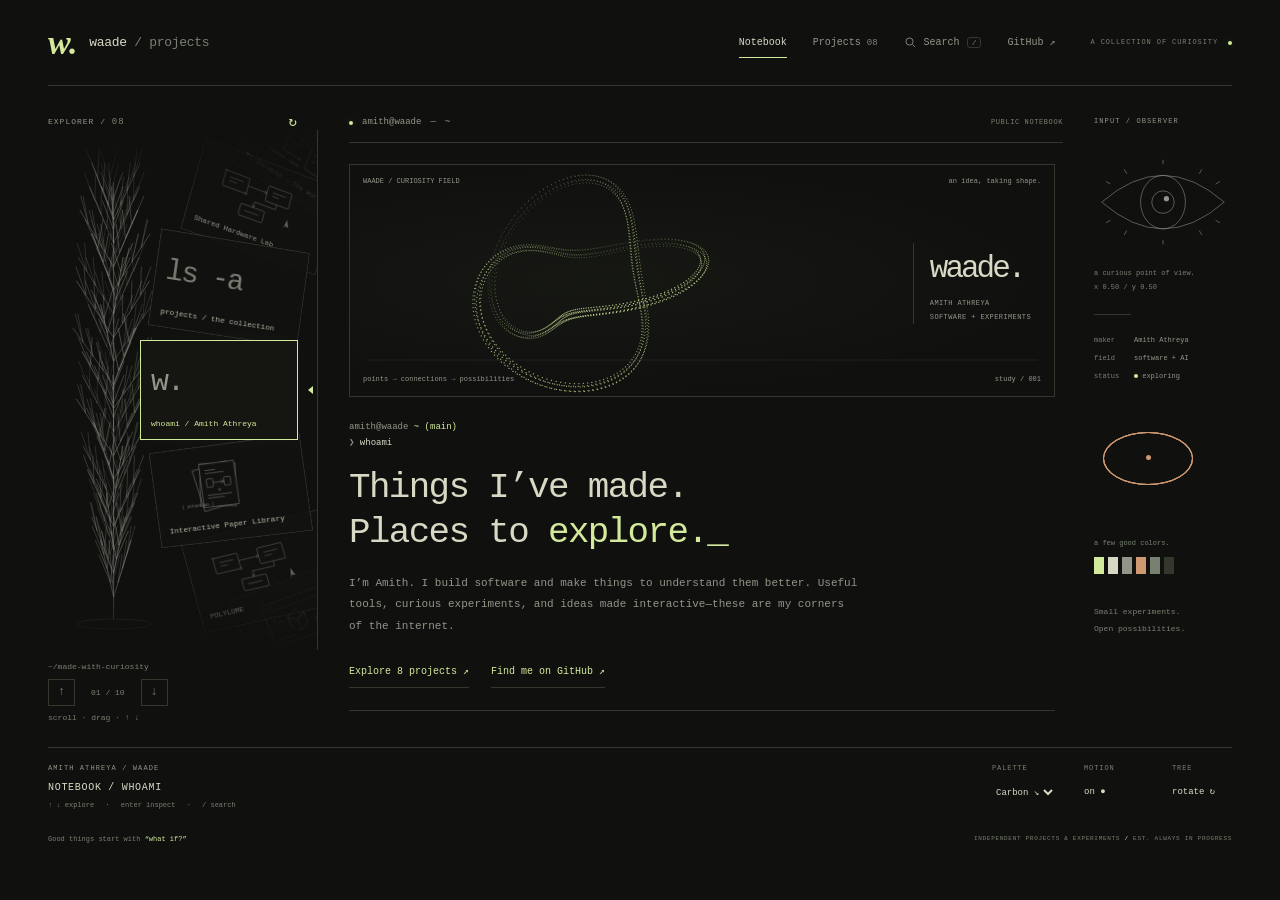
==== commit dfcfba63: "Sync Projects source with its existing production site" ====
--- a/index.html
+++ b/index.html
@@ -5,7 +5,6 @@
 <meta name="description" content="Waade — a living collection of tools, interactive learning, and AI experiments by Amith Athreya. Take a spin. Follow your curiosity.">
 <meta property="og:title" content="Waade — A collection of curiosity"><meta property="og:description" content="Tools, experiments, and ideas made interactive. The project notebook of Amith Athreya."><meta property="og:type" content="website">
 <title>Waade — A collection of curiosity</title><link rel="icon" href="/favicon.svg" type="image/svg+xml"><link rel="stylesheet" href="/style.css"><script src="/app.js" type="module"></script>
-  <script defer src="./analytics.js"></script>
 </head><body>
 <a class="skip-link" href="#content">Skip to content</a>
 <div class="frame">
--- a/style.css
+++ b/style.css
@@ -1,11 +1,52 @@
-:root{--paper:#f5f5ef;--ink:#20382e;--muted:#69736b;--line:#dce0d5;--green:#346046;--serif:Georgia,'Times New Roman',serif;color-scheme:light;font-family:Arial,Helvetica,sans-serif;color:var(--ink);background:var(--paper);font-synthesis:none;scroll-behavior:smooth}
-*{box-sizing:border-box}body{margin:0}a{color:inherit}button,input{font:inherit}button,a,input{-webkit-tap-highlight-color:transparent}button{cursor:pointer}button:focus-visible,a:focus-visible,input:focus-visible{outline:3px solid #9b7434;outline-offset:5px}a{text-decoration:none}button{color:inherit}svg{display:block}::selection{background:#d9e5ad;color:#20382e}[hidden]{display:none!important}.sr-only{position:absolute;width:1px;height:1px;padding:0;margin:-1px;overflow:hidden;clip:rect(0,0,0,0);white-space:nowrap;border:0}.skip-link{position:fixed;top:10px;left:10px;z-index:10;padding:12px;background:var(--ink);color:white;transform:translateY(-150%)}.skip-link:focus{transform:none}.shell{max-width:1280px;margin:auto;padding:0 64px}.site-header{height:100px;display:flex;align-items:center;justify-content:space-between;border-bottom:1px solid var(--line)}.wordmark{display:flex;gap:11px;align-items:center;font-size:26px;font-weight:700;letter-spacing:-1px}.brand-mark{display:grid;place-items:center;width:36px;height:36px;background:var(--ink);color:var(--paper);border-radius:50%;font-family:var(--serif);font-style:italic;font-size:28px;padding-bottom:4px}.wordmark-dot{font-size:9px;vertical-align:top;letter-spacing:0;margin-left:3px}nav{display:flex;align-items:center;gap:33px;font-size:12px}nav a{padding:12px 0}nav a:hover{color:#708349}.nav-current{font-weight:700}.github-link{border-left:1px solid var(--line);padding-left:28px}nav a span{margin-left:9px}.hero{position:relative;padding:69px 0 0}.eyebrow{font-size:10px;letter-spacing:1.65px;font-weight:600;line-height:1.6;margin:0 0 23px}.small-star{font-size:17px;vertical-align:middle;margin-right:7px}h1{font:normal clamp(48px,5.45vw,72px)/1.075 var(--serif);letter-spacing:-2.8px;margin:0 0 25px}em{font-family:var(--serif);font-weight:400;color:var(--green)}.hero-description{font-size:14px;line-height:1.85;color:var(--muted);margin:0}.browse-link{display:inline-flex;align-items:center;gap:27px;margin-top:29px;font-size:12px;font-weight:600}.browse-link span{width:27px;height:27px;display:grid;place-items:center;border:1px solid #c9cec1;border-radius:50%;transition:transform .2s}.browse-link:hover span{transform:translateY(3px)}.hero-copy{position:relative;z-index:1}.hero-object{position:absolute;right:25px;top:72px;width:270px;height:270px;color:var(--green)}.orbit{position:absolute;border:1px solid #b7c4b1;border-radius:50%;width:252px;height:116px;top:74px;left:6px;transform:rotate(-38deg)}.orbit-two{transform:rotate(38deg);border-color:#a6b7a0}.orbit-core{position:absolute;inset:62px;border:1px solid #b7c4b1;border-radius:50%;background:var(--paper);display:grid;place-items:center;box-shadow:inset 0 0 0 8px var(--paper),inset 0 0 0 9px #dce0d5}.orbit-core>span:first-child{font:italic 74px var(--serif);transform:rotate(-8deg)}.core-dot{position:absolute;width:10px;height:10px;background:var(--green);border-radius:50%;bottom:35px;right:29px}.orbit-tag{position:absolute;font:8px monospace;letter-spacing:1px;background:var(--paper);padding:7px}.tag-one{top:46px;right:10px;transform:rotate(37deg)}.tag-two{bottom:36px;left:3px;transform:rotate(37deg)}.orbit-spark{position:absolute;right:4px;bottom:25px;font-size:38px;color:#899552}.orbit-dot{position:absolute;width:9px;height:9px;background:#9ba66f;border:3px solid var(--paper);box-shadow:0 0 0 1px #9ba66f;left:24px;top:66px;border-radius:50%}.hero-bottom{display:flex;justify-content:space-between;border-top:1px solid var(--line);border-bottom:1px solid var(--line);padding:17px 0;margin-top:49px;font:8px monospace;letter-spacing:1.15px;color:var(--muted)}.hero-bottom>span:first-child{display:flex;align-items:center;gap:8px}.status-dot{display:inline-block;width:5px;height:5px;background:#7d8f47;border-radius:50%}.hero-bottom>span:last-child span{font-size:14px;margin-left:13px}.directory{padding:51px 0 66px;scroll-margin-top:25px}.section-heading{display:flex;justify-content:space-between;align-items:flex-end;margin-bottom:30px}.section-heading .eyebrow{margin-bottom:11px;font-size:9px}.section-index{color:#929b8e;margin-left:7px;letter-spacing:0}h2{font:normal 35px/1.2 var(--serif);letter-spacing:-.9px;margin:0}.collection-note{text-align:right;color:var(--muted);font-size:11px;line-height:1.8;margin:0 0 2px}.toolbar{display:flex;align-items:center;justify-content:space-between;gap:20px}.filters{display:flex;gap:4px;flex-wrap:wrap}.filter{background:transparent;border:1px solid transparent;border-radius:6px;font-size:11px;padding:10px 13px;white-space:nowrap;transition:background .15s}.filter:hover{background:#e6e9df}.filter.active{background:var(--ink);color:var(--paper)}.filter>span{font-size:9px;opacity:.65;margin-left:9px}.search-box{display:flex;align-items:center;border:1px solid #d6dcd0;border-radius:6px;padding:0 11px;background:#fafbf6;gap:8px;min-width:210px;width:246px;height:36px}.search-box:focus-within{outline:2px solid #879b74;outline-offset:2px}.search-box svg{width:15px;height:15px;stroke:#6e7a6a;stroke-width:1.5;flex-shrink:0}.search-box input{border:0;outline:none;background:transparent;width:100%;min-width:0;font-size:11px;color:var(--ink);height:34px}.search-box input:focus-visible{outline:none}.search-box input::placeholder{color:#7c857b}.search-box input::-webkit-search-cancel-button{display:none}.search-box kbd{font:10px monospace;border:1px solid var(--line);border-radius:3px;padding:1px 5px;color:#8a9287}.search-box button{background:transparent;border:0;font-size:20px;padding:0 2px;line-height:1}.results-status{font-size:10px;color:#727d70;line-height:1.6;margin:17px 0 14px;min-height:16px}.project-grid{display:grid;grid-template-columns:repeat(3,minmax(0,1fr));gap:22px}.project-card{min-width:0;border:1px solid #d8ded2;border-radius:10px;background:#fafbf7;overflow:hidden;transition:transform .2s,border-color .2s,box-shadow .2s}.project-card:hover{transform:translateY(-4px);border-color:#a3b397;box-shadow:0 10px 22px -15px #35523b44}.card-link{display:flex;height:100%;flex-direction:column}.card-art{position:relative;aspect-ratio:1.65;background:var(--art-paper);color:var(--art-ink);overflow:hidden;border-bottom:1px solid #d8ded2;display:flex;align-items:center;justify-content:center}.card-art svg{width:100%;max-width:360px;transform:translateY(10px)}.art-caption{position:absolute;z-index:1;top:14px;left:16px;right:16px;display:flex;align-items:center;justify-content:space-between;gap:8px;font-size:7px;color:var(--art-ink)}.art-number{font-family:monospace;letter-spacing:.6px;opacity:.65;white-space:nowrap}.art-label{opacity:.8;letter-spacing:.1px}.art-corner{position:absolute;bottom:11px;right:15px;font-size:14px;opacity:.6}.art-papers{--art-paper:#eceee0;--art-ink:#748448}.art-blueprint{--art-paper:#e5ebed;--art-ink:#617e8b}.art-blueprint .card-art{background-image:linear-gradient(#617e8b0d 1px,transparent 1px),linear-gradient(90deg,#617e8b0d 1px,transparent 1px);background-size:17px 17px}.art-space{--art-paper:#e7e6ed;--art-ink:#817493}.art-library{--art-paper:#f0e8dc;--art-ink:#a4865c}.art-atlas{--art-paper:#e4eae1;--art-ink:#668465}.art-profile{--art-paper:#ede6df;--art-ink:#a17c64}.card-body{padding:21px 21px 19px;display:flex;flex-direction:column;flex:1}.card-meta{display:flex;align-items:center;justify-content:space-between;gap:8px;min-width:0}.category-tag{font-size:8px;border:1px solid #d8dfd0;border-radius:3px;padding:3px 5px;color:#6b7864}.card-domain{font:7px monospace;color:#869080;white-space:nowrap;overflow:hidden;text-overflow:ellipsis;min-width:0}h3{font-size:16px;line-height:1.35;letter-spacing:-.35px;margin:17px 0 10px;font-weight:600;display:flex;justify-content:space-between;align-items:flex-start;gap:8px}.card-arrow{font-size:17px;font-weight:400;opacity:.8;transition:transform .2s}.project-card:hover .card-arrow{transform:translate(2px,-2px)}.project-description{color:var(--muted);font-size:11px;line-height:1.8;margin:0 0 20px}.card-visit{border-top:1px solid #e1e5db;padding-top:14px;font-size:9px;display:flex;justify-content:space-between;margin-top:auto;color:#607756}.card-visit span{font-size:12px}.empty-state{text-align:center;padding:55px 20px 45px;border:1px dashed var(--line);border-radius:10px}.empty-state>span{font:40px var(--serif);color:#7d8f65}.empty-state h3{display:block;font:28px var(--serif);margin:12px 0}.empty-state p{font-size:13px;color:var(--muted)}.empty-state button,.load-error button{border:0;border-radius:5px;background:var(--ink);color:var(--paper);padding:12px 17px;font-size:12px;margin-top:10px}.load-error{padding:25px;background:#f1e9db;border-radius:8px;font-size:14px}.about{border:1px solid #d9dfd0;background:#edf0e5;border-radius:9px;padding:32px 35px;display:flex;align-items:center;gap:28px}.about-symbol{font-size:63px;color:#7b8b52;line-height:1}.about-copy{flex:1}.about .eyebrow{font-size:8px;margin:0 0 9px;letter-spacing:1.2px}.about h2{font-size:30px;margin:0 0 10px}.about p:last-child{font-size:11px;color:var(--muted);line-height:1.8;margin:0}.about>a{font-size:10px;display:inline-flex;gap:20px;align-items:center;white-space:nowrap;border-bottom:1px solid #aab89a;padding:10px 0}.about>a span{font-size:16px}footer{display:flex;align-items:center;justify-content:space-between;gap:15px;min-height:130px}footer p{font-size:9px;color:#7e8879}.footer-brand{font-size:22px;font-weight:600;letter-spacing:-1px}.footer-brand span{color:#84934e}footer>a:last-child{font:8px monospace;letter-spacing:.6px}footer>a:last-child span{font-size:13px;margin-left:10px}
-.art-skills{--art-paper:#e9e6da;--art-ink:#8a8057}
-@media(min-width:1400px){.shell{max-width:1300px}.hero-object{right:53px}.hero{padding-top:80px}.hero-bottom{margin-top:61px}.card-domain{font-size:8px}.card-art{aspect-ratio:1.75}}
-@media(max-width:1050px){.shell{padding:0 36px}h1{font-size:60px}.hero-object{width:235px;height:235px;right:0;top:80px;transform:scale(.85);transform-origin:center right}.hero-copy{max-width:75%}.toolbar{gap:15px}.filter{padding:9px 10px}.search-box{width:210px;min-width:180px}.project-grid{gap:16px}.card-body{padding:17px}.card-meta{gap:5px}.card-domain{font-size:6px}h3{font-size:15px}.art-label{font-size:6px}.art-caption{left:12px;right:12px}.about{padding:28px 24px;gap:20px}.about-symbol{font-size:50px}.about h2{font-size:27px}}
-@media(max-width:820px){.hero-object{opacity:.65;transform:scale(.7);right:5px;top:105px}.hero-copy{max-width:none}.hero{padding-top:54px}h1{font-size:57px}.hero-description{font-size:13px}.project-grid{grid-template-columns:repeat(2,minmax(0,1fr));gap:20px}.card-domain{font-size:7px}.card-art{aspect-ratio:1.8}.card-body{padding:21px}.art-label{font-size:7px}.art-caption{left:16px;right:16px}.toolbar{align-items:flex-start;flex-direction:column;gap:15px}.search-box{width:100%;height:40px}.filters{gap:5px}.filter{font-size:11px;padding:10px 13px}.about-symbol{display:none}.about p:last-child{max-width:400px}.about h2{font-size:28px}nav{gap:23px}.github-link{padding-left:22px}.collection-note{font-size:10px}}
-@media(max-width:600px){.shell{padding:0 22px}.site-header{height:79px}.wordmark{font-size:23px;gap:8px}.brand-mark{height:30px;width:30px;font-size:24px}.wordmark-dot{font-size:7px}nav{gap:19px;font-size:10px}.github-link{padding-left:17px}.nav-current{display:none}.hero{padding-top:45px}.eyebrow{font-size:8px;letter-spacing:1.1px}.small-star{font-size:14px}h1{font-size:clamp(41px,9vw,54px);letter-spacing:-1.8px;line-height:1.1;margin-bottom:23px}.hero-object{display:none}.hero-description{font-size:12px;line-height:1.9;max-width:360px}.desktop-break{display:none}.browse-link{margin-top:23px;font-size:11px;gap:19px}.hero-bottom{margin-top:37px;font-size:6.5px;letter-spacing:.6px;padding:15px 0;gap:8px}.hero-bottom>span:last-child span{margin-left:5px;font-size:11px}.directory{padding:38px 0 40px}.section-heading{margin-bottom:23px}.section-heading .eyebrow{font-size:8px;margin-bottom:9px}h2{font-size:30px}.collection-note{display:none}.filters{gap:2px;flex-wrap:nowrap;width:100%;justify-content:space-between}.filter{font-size:10px;padding:9px 9px}.filter>span{margin-left:5px;font-size:8px}.toolbar{gap:15px}.search-box{height:40px}.search-box input{font-size:12px}.results-status{margin:14px 0 15px;font-size:9px}.project-grid{grid-template-columns:1fr;gap:20px}.card-art{aspect-ratio:2.05}.card-art svg{max-width:380px;transform:translateY(9px)}.art-caption{top:13px;left:19px;right:19px;font-size:8px}.art-label{font-size:8px}.card-body{padding:21px 22px 20px}.card-domain{font-size:8px}.category-tag{font-size:9px}h3{font-size:19px;margin-top:17px}.project-description{font-size:12px;line-height:1.8;max-width:410px}.card-visit{font-size:10px}.about{padding:27px 23px;flex-direction:column;align-items:flex-start;gap:14px}.about .eyebrow{font-size:7px}.about h2{font-size:28px}.about p:last-child{font-size:12px}.about>a{font-size:11px}footer{padding:25px 0;min-height:120px;flex-wrap:wrap;column-gap:15px;row-gap:12px}footer p{order:3;width:100%;margin:0;font-size:9px}.footer-brand{font-size:21px}footer>a:last-child{font-size:7px;margin-left:auto}}
-@media(max-width:360px){.shell{padding:0 16px}.filter{padding:8px 6px;font-size:9px}.hero-bottom{font-size:5.8px}h1{font-size:39px}.card-body{padding:18px}.card-domain{font-size:7px}.art-label{font-size:7px}.art-caption{left:16px;right:16px}h2{font-size:28px}}
-@media(prefers-reduced-motion:reduce){:root{scroll-behavior:auto}*,*::before,*::after{transition:none!important;animation:none!important}}
-
-.art-durable{--art-bg:#e4ebd8;--art-ink:#35553d;--art-paper:#f3f5e9}
+:root{color-scheme:dark;--bg:#10110f;--panel:#151612;--ink:#d9d8c4;--muted:#929587;--dim:#78806f;--line:#33372c;--accent:#d3e99b;--warm:#ce9870;--soft:#d3e99b08;--mono:'SFMono-Regular',Consolas,'Liberation Mono',monospace;font-family:var(--mono);font-synthesis:none;color:var(--ink);background:var(--bg)}
+:root[data-theme=moss]{--bg:#111a17;--panel:#18231e;--ink:#d3dfcb;--muted:#94ac9b;--dim:#788f7d;--line:#344b3c;--accent:#b0e1b2;--warm:#d8ae7e;--soft:#b0e1b208}
+:root[data-theme=paper]{color-scheme:light;--bg:#eeece4;--panel:#e6e4da;--ink:#2f352b;--muted:#606655;--dim:#6d7464;--line:#c7cbbc;--accent:#526b2f;--warm:#9c613e;--soft:#526b2f08}
+*{box-sizing:border-box}body{margin:0;font-size:12px;line-height:1.7}a{color:inherit;text-decoration:none}button,input,select{font:inherit;color:inherit}button,select{cursor:pointer}button{background:none;border:0}button,a,select{touch-action:manipulation;-webkit-tap-highlight-color:transparent}button:focus-visible,a:focus-visible,input:focus-visible,select:focus-visible{outline:2px solid var(--accent);outline-offset:5px}button:hover,a:hover{color:var(--accent)}::selection{background:var(--accent);color:var(--bg)}[hidden]{display:none!important}.sr-only{position:absolute;width:1px;height:1px;margin:-1px;padding:0;overflow:hidden;clip:rect(0,0,0,0);white-space:nowrap;border:0}.skip-link{position:fixed;left:20px;top:-100px;z-index:100;background:var(--panel);padding:12px}.skip-link:focus{top:10px}.accent{color:var(--accent)}.muted{color:var(--muted)}.frame{max-width:1450px;margin:auto;padding:26px 48px 18px}.header{display:flex;align-items:center;gap:35px;padding-bottom:25px;border-bottom:1px solid var(--line)}.identity{display:flex;gap:12px;align-items:center;font-size:13px;letter-spacing:-.3px}.identity-path{color:var(--dim)}.monogram{font:italic bold 34px Georgia,serif;line-height:1;color:var(--accent)}nav{display:flex;gap:26px;margin-left:auto;font-size:10px;color:var(--muted)}nav a{padding:6px 0;position:relative}nav a[aria-current=page]{color:var(--ink)}nav a[aria-current=page]:after{content:'';height:1px;background:var(--accent);position:absolute;bottom:0;left:0;right:0}.project-count{font-size:9px;color:var(--dim)}.edition{font-size:7px;letter-spacing:.9px;color:var(--dim);display:flex;align-items:center;gap:10px}.live-dot{display:inline-block;width:4px;height:4px;border-radius:50%;background:var(--accent);box-shadow:0 0 7px #b4db6f35;flex-shrink:0}.stage{display:grid;grid-template-columns:270px minmax(0,1fr) 138px;gap:31px;padding-top:29px}.navigator{position:relative;min-width:0;display:flex;flex-direction:column}.navigator-heading{display:flex;justify-content:space-between;font-size:8px;letter-spacing:1px;padding-right:20px;color:var(--muted)}.navigator-heading>.accent{font-size:14px;line-height:1}.wheel-scene{height:520px;position:relative;overflow:hidden;border-right:1px solid var(--line);perspective:900px;isolation:isolate;touch-action:pan-y}.wheel-scene:before,.wheel-scene:after{content:'';position:absolute;inset:0 0 auto;height:65px;background:linear-gradient(var(--bg),transparent);z-index:30;pointer-events:none}.wheel-scene:after{inset:auto 0 0;background:linear-gradient(transparent,var(--bg))}#tree-canvas{position:absolute;left:-10px;top:0;width:135px;height:100%;z-index:-1;pointer-events:none}.wheel{list-style:none;margin:0;padding:0;position:absolute;inset:0;transform-style:preserve-3d}.wheel li{position:absolute;top:calc(50% - 50px);left:92px;width:158px;transform:translate3d(var(--x),var(--y),var(--depth)) rotateY(var(--ry)) rotateZ(var(--rz));opacity:var(--opacity);z-index:var(--z);transition:transform .65s cubic-bezier(.18,.85,.24,1),opacity .55s}.wheel-card{width:100%;height:100px;border:1px solid var(--line);background:var(--bg);text-align:left;padding:8px 10px;display:flex;flex-direction:column;justify-content:space-between;overflow:hidden;position:relative}.wheel-card:hover{border-color:var(--muted)}.wheel-card[aria-current=true]{border-color:var(--accent);background:var(--panel);box-shadow:0 0 22px var(--soft)}.wheel-card[aria-current=true] .wheel-name{color:var(--accent)}.wheel-symbol{font-size:30px;line-height:1.8;letter-spacing:-2px}.wheel-art{height:66px;display:grid;place-items:center;color:var(--muted);--art-paper:var(--bg)}.wheel-art svg{width:100%;height:100%}.wheel-name{font-size:8px;white-space:nowrap;overflow:hidden;text-overflow:ellipsis}.selection-tick{position:absolute;top:calc(50% - 4px);right:4px;border-right:5px solid var(--accent);border-top:4px solid transparent;border-bottom:4px solid transparent}.navigator-footer{padding-top:10px;font-size:8px;color:var(--dim);display:grid;gap:5px}.wheel-controls{display:flex;align-items:center;gap:16px}.wheel-controls button{border:1px solid var(--line);height:27px;width:27px;font-size:12px}.navigation-hint{font-size:8px}.workspace{height:598px;display:flex;flex-direction:column;min-width:0}.tab-bar{display:flex;align-items:center;justify-content:space-between;gap:10px;border-bottom:1px solid var(--line);padding:0 0 12px;font-size:9px;color:var(--muted)}.tab-bar>span:first-child{display:flex;align-items:center;gap:9px;min-width:0}#current-path{overflow:hidden;text-overflow:ellipsis;white-space:nowrap}.tab-caption{font-size:7px;letter-spacing:.6px;white-space:nowrap;color:var(--dim)}.reading{padding:21px 8px 23px 0;flex:1;min-height:0;overflow-y:auto;overscroll-behavior:contain;scrollbar-width:thin;scrollbar-color:var(--line) transparent;outline:none}.reading>*{animation:arrive .5s ease both}p,h1,h2,h3{margin-top:0}.eyebrow{font-size:8px;letter-spacing:1.1px;color:var(--muted);margin-bottom:13px}h1{font-size:clamp(25px,2.8vw,39px);font-weight:400;letter-spacing:-1.6px;line-height:1.27;margin:14px 0 17px}h1 em{font-style:normal;color:var(--accent)}.intro-description{font-size:11px;color:var(--muted);line-height:1.95;max-width:510px}.prompt{font-size:9px;color:var(--muted);margin:22px 0 9px}.prompt:first-child{margin-top:0}.prompt span{color:var(--accent)}.prompt b{font-weight:400;color:var(--ink)}.specimen{height:233px;position:relative;border:1px solid var(--line);margin-bottom:23px;overflow:hidden;background:radial-gradient(ellipse at 35% 50%,var(--soft),transparent 70%)}#sculpture-canvas{position:absolute;inset:0;width:100%;height:100%;pointer-events:none}.specimen-label,.specimen-bottom{position:absolute;left:13px;right:13px;display:flex;justify-content:space-between;gap:10px;font-size:7px;color:var(--muted);z-index:1}.specimen-label{top:11px}.specimen-bottom{bottom:10px}.specimen-word{position:absolute;right:23px;top:78px;border-left:1px solid var(--line);padding:0 0 0 16px}.specimen-word strong{font-size:31px;font-weight:400;letter-spacing:-3px}.specimen-word small{display:block;color:var(--muted);font-size:7px;letter-spacing:.4px;line-height:2}.specimen:after{content:'';position:absolute;left:0;right:0;top:0;height:1px;background:var(--accent);opacity:0;animation:scan 3.8s ease-in-out infinite;pointer-events:none}.intro-actions{display:flex;gap:22px;font-size:10px;margin:19px 0 22px}.text-link{color:var(--accent);padding:7px 0;border-bottom:1px solid var(--line)}.facts{display:grid;grid-template-columns:70px 1fr;gap:7px 14px;font-size:9px;border-top:1px solid var(--line);padding-top:16px;margin:20px 0 0}.facts dt{color:var(--dim)}.facts dd{margin:0;color:var(--muted)}.cursor{color:var(--accent);animation:blink 1.2s step-end infinite}.terminal{flex-shrink:0;border-top:1px solid var(--line);padding-top:12px;position:relative;background:var(--bg)}.terminal-heading{display:flex;justify-content:space-between;gap:9px;font-size:8px;color:var(--muted)}.terminal-heading>span:last-child{font-size:7px;color:var(--dim)}#command-form{display:flex;align-items:center;gap:9px;margin:6px 0}#command-form label{color:var(--accent);font-size:17px}#command-input{border:0;background:transparent;outline:none;min-width:0;flex:1;font-size:10px;padding:9px 0;caret-color:var(--accent)}#command-input:focus-visible{box-shadow:0 1px var(--accent)}#command-input::placeholder{color:var(--dim);font-size:9px}#command-form>button{border:1px solid var(--line);width:31px;height:29px}.terminal-hints{display:flex;align-items:center;gap:14px;font-size:8px;color:var(--dim)}.terminal-hints button{padding:2px 0;color:var(--muted)}.terminal-hints button:hover{color:var(--accent)}.terminal-hints>span{margin-left:auto;max-width:45%;overflow-wrap:anywhere}#command-results{position:absolute;bottom:100%;left:0;right:0;border:1px solid var(--line);background:var(--panel);max-height:240px;overflow:auto;padding:8px;z-index:50;box-shadow:0 -10px 30px #0003}#command-results button{display:flex;justify-content:space-between;gap:10px;text-align:left;width:100%;padding:10px;font-size:10px}#command-results button:hover{background:var(--soft)}#command-results p{margin:8px;color:var(--muted);font-size:10px}.observer{padding-top:1px;color:var(--dim);font-size:8px}.observer .eyebrow{font-size:7px}.eye{width:100%;margin:18px 0 3px;color:var(--muted);stroke:currentColor;stroke-width:.65}#eye-pupil{transition:transform .15s ease}.observer-caption{font-size:7px;line-height:2;margin:13px 0 20px}.observer-caption>span{color:var(--dim)}.aside-rule{width:37px;border-top:1px solid var(--line);margin:20px 0}.observer dl{display:grid;grid-template-columns:34px 1fr;gap:6px;font-size:7px}.observer dd{margin:0;color:var(--muted);white-space:nowrap}.observer dt{color:var(--dim)}.mini-orbit{position:relative;height:110px;width:110px;margin:23px 0;color:var(--warm);perspective:300px;transform-style:preserve-3d}.mini-orbit>span{position:absolute;left:9px;top:27px;width:90px;height:53px;border:1px solid currentColor;border-radius:50%;animation:orbit 12s linear infinite}.mini-orbit>span:nth-child(2){animation-delay:-4s}.mini-orbit>span:nth-child(3){animation-delay:-8s}.mini-orbit i{position:absolute;left:52px;top:50px;width:5px;height:5px;border-radius:50%;background:currentColor}.palette-label{font-size:7px}.swatches{display:flex;gap:4px}.swatches i{width:10px;height:17px;background:var(--accent)}.swatches i:nth-child(2){background:var(--ink)}.swatches i:nth-child(3){background:var(--muted)}.swatches i:nth-child(4){background:var(--warm)}.swatches i:nth-child(5){background:var(--dim)}.swatches i:nth-child(6){background:var(--line)}.aside-note{font-size:8px;line-height:2.1;margin-top:30px}.statusbar{display:flex;gap:28px;align-items:flex-start;border-top:1px solid var(--line);margin-top:23px;padding-top:15px}.footer-title{flex:1;display:flex;flex-direction:column;gap:4px}.footer-title .eyebrow{font-size:7px;margin:0;color:var(--muted)}#selected-label{font-size:10px;letter-spacing:.7px}.footer-title small{font-size:7px;color:var(--dim)}.footer-title small span{margin:0 7px}.status-control{display:flex;flex-direction:column;gap:6px;min-width:60px}.status-control>span,.status-control>label{font-size:7px;letter-spacing:.9px;color:var(--dim)}.status-control button,.status-control select{font-size:9px;text-align:left;padding:0;min-height:23px}.status-control select{background:var(--bg);border:0;max-width:100px}.status-control button:disabled{cursor:default;color:var(--dim)}.footer-link{font-size:8px;color:var(--muted);padding-top:19px}.colophon{display:flex;justify-content:space-between;gap:20px;color:var(--dim);font-size:7px;margin-top:22px}.colophon>span:last-child{font-size:6px;letter-spacing:.7px}.project-plate{height:235px;border:1px solid var(--line);position:relative;color:var(--accent);display:grid;place-items:center;background:var(--soft);margin:21px 0;--art-paper:var(--bg)}.project-plate svg{width:90%;height:90%;animation:float 7s ease-in-out infinite}.project-plate>.specimen-label{color:var(--muted)}.project-heading{overflow-wrap:anywhere;font-size:32px}.project-description{font-size:12px;line-height:1.9;color:var(--muted)}.project-domain{font-size:8px;color:var(--dim);overflow-wrap:anywhere;margin-top:14px}.visit-link{display:inline-flex;justify-content:space-between;align-items:center;gap:40px;border:1px solid var(--accent);padding:10px 15px;font-size:10px;color:var(--accent)}.visit-link:hover{background:var(--accent);color:var(--bg)}.project-navigation{border-top:1px solid var(--line);display:flex;justify-content:space-between;margin-top:27px;padding-top:10px;font-size:8px;color:var(--muted)}.filters{display:flex;flex-wrap:wrap;gap:7px;margin:20px 0 14px}.filter{border:1px solid var(--line);padding:5px 9px;font-size:8px}.filter[aria-pressed=true]{border-color:var(--accent);color:var(--accent);background:var(--soft)}.directory-list{display:grid;gap:0;border-top:1px solid var(--line)}.directory-item{display:grid;grid-template-columns:25px 1fr 15px;gap:10px;text-align:left;align-items:center;padding:17px 0;border-bottom:1px solid var(--line);width:100%}.directory-item .item-number{font-size:9px;color:var(--dim)}.directory-item strong{font-size:11px;font-weight:400;display:block}.directory-item small{font-size:8px;color:var(--muted);display:block;margin-top:4px}.directory-item .accent{font-size:15px}.help-list{font-size:10px;display:grid;grid-template-columns:110px 1fr;gap:12px;margin-top:23px}.help-list dt{color:var(--accent)}.help-list dd{margin:0;color:var(--muted)}.error-state{padding:20px;border:1px solid var(--line)}.error-state button{color:var(--accent);text-decoration:underline}.fallback{border:1px solid var(--line);padding:25px}.fallback a{display:block;padding:7px;color:var(--accent)}
+@keyframes arrive{from{opacity:0;transform:translateY(7px)}to{opacity:1;transform:none}}@keyframes blink{50%{opacity:0}}@keyframes scan{0%{transform:translateY(0);opacity:0}15%{opacity:.2}85%{opacity:.08}100%{transform:translateY(235px);opacity:0}}@keyframes orbit{from{transform:rotateY(0deg) rotateX(45deg) rotateZ(30deg)}to{transform:rotateY(360deg) rotateX(45deg) rotateZ(30deg)}}@keyframes float{50%{transform:translateY(-5px)}}
+@media(min-width:1500px){.frame{padding-top:40px}.stage{padding-top:38px;gap:40px;grid-template-columns:290px minmax(0,1fr) 160px}.workspace{height:680px}.wheel-scene{height:600px}.wheel li{left:105px;width:170px}.specimen{height:270px}.specimen-word{top:90px}}
+@media(max-width:1150px){.frame{padding:24px 30px 18px}.stage{grid-template-columns:240px minmax(0,1fr);gap:26px}.observer,.edition{display:none}.wheel li{left:65px}.wheel-scene{height:520px}.workspace{height:598px}}
+@media(max-width:720px){.frame{padding:18px 20px}.header{padding-bottom:19px;gap:15px}.identity{font-size:11px;gap:8px}.identity-path{display:none}.monogram{font-size:29px}nav{gap:18px;font-size:9px}.stage{display:flex;flex-direction:column;padding-top:21px;gap:24px}.navigator-heading{font-size:7px;padding-right:0}.wheel-scene{height:150px;border:0;margin:7px -20px 0;width:calc(100% + 40px);overflow-x:auto;overflow-y:hidden;scroll-snap-type:x mandatory;scrollbar-width:none;perspective:none;overscroll-behavior-x:contain}.wheel-scene::-webkit-scrollbar{display:none}.wheel-scene:before,.wheel-scene:after,#tree-canvas,.selection-tick{display:none}.wheel{position:relative;display:flex;gap:12px;inset:auto;padding:12px 30px;width:max-content;transform-style:flat}.wheel li{position:relative;top:0;left:0;width:155px;flex-shrink:0;transform:rotate(-3deg) translateY(4px);opacity:.55;scroll-snap-align:center;z-index:auto}.wheel li:has([aria-current=true]){transform:rotate(0);opacity:1}.wheel-card{height:114px}.wheel-art{height:78px}.wheel-symbol{font-size:36px}.wheel-name{font-size:9px}.navigator-footer{display:flex;justify-content:space-between;align-items:center;padding-top:0;font-size:7px}.navigator-footer>span:first-child{display:none}.navigation-hint{font-size:7px}.wheel-controls{gap:12px}.wheel-controls button{width:33px;height:29px}.workspace{height:auto;min-height:570px}.tab-bar{font-size:8px}.tab-caption{font-size:6px}.reading{overflow:visible;min-height:340px;padding:20px 0 25px}.specimen{height:223px}.specimen-word{right:18px;top:76px;padding-left:12px}.specimen-word strong{font-size:28px}.specimen-label,.specimen-bottom{font-size:6px;left:10px;right:10px}h1{font-size:32px}.intro-description{font-size:11px}.terminal{padding-top:13px}.terminal-heading{font-size:7px}.terminal-heading>span:last-child{font-size:6px}.terminal-hints{gap:13px;font-size:7px}.terminal-hints>span{font-size:6px;max-width:38%}#command-input{font-size:11px;padding:12px 0}#command-input::placeholder{font-size:8px}.statusbar{margin-top:25px;gap:15px;flex-wrap:wrap}.footer-title{flex-basis:100%}.status-control{min-width:65px}.status-control button,.status-control select{min-height:35px;font-size:10px}.footer-link{margin-left:auto;padding-top:27px;font-size:7px}.colophon{flex-direction:column;gap:8px;margin-top:18px}.colophon>span:last-child{font-size:6px}.project-heading{font-size:29px}.project-plate{height:220px}.project-description{font-size:11px}.directory-item{padding:16px 0}.directory-item strong{font-size:10px}.directory-item small{font-size:7px}.help-list{grid-template-columns:95px 1fr;font-size:9px}}
+@media(max-width:370px){.frame{padding-left:16px;padding-right:16px}nav{gap:12px;font-size:8px}.terminal-heading>span:last-child{display:none}.terminal-hints{gap:10px}.specimen-word strong{font-size:24px}.specimen-word{right:13px}.specimen-label>span:last-child{display:none}.footer-link{font-size:6px}}
+:root[data-motion=off] *,:root[data-motion=off] *:before,:root[data-motion=off] *:after{animation:none!important;transition:none!important}:root[data-tree=off] .mini-orbit>span{animation-play-state:paused}
+@media(prefers-reduced-motion:reduce){*,*:before,*:after{animation:none!important;transition:none!important;scroll-behavior:auto!important}}
+/* Keep the active card centered at both ends of the swipeable collection. */
+@media(max-width:720px){.wheel{padding-left:calc((100vw - 155px)/2);padding-right:calc((100vw - 155px)/2)}}
+@media(min-width:721px) and (max-height:850px){.workspace{height:max(430px,calc(100dvh - 250px))}.wheel-scene{height:max(352px,calc(100dvh - 328px))}.specimen{height:195px}.specimen-word{top:62px}.frame{padding-top:22px}.stage{padding-top:23px}.header{padding-bottom:21px}.statusbar{margin-top:18px}}
+.prompt b{display:inline-block;animation:typing .85s steps(24,end) both;vertical-align:bottom}
+@keyframes typing{from{clip-path:inset(0 100% 0 0)}to{clip-path:inset(0)}}
+@media(max-width:370px){.wheel-scene{margin-left:-16px;margin-right:-16px;width:calc(100% + 32px)}}
+/* Search stays out of the notebook until requested. */
+.search-toggle{display:inline-flex;align-items:center;gap:7px;padding:3px 0;color:var(--muted);font-size:10px}
+.search-toggle svg{width:13px;height:13px;stroke:currentColor;stroke-width:1.3}
+.search-toggle kbd{font:8px var(--mono);border:1px solid var(--line);padding:0 4px;border-radius:3px;color:var(--dim)}
+#search-dialog{position:fixed;margin:12dvh auto auto;width:min(600px,calc(100% - 32px));max-height:80dvh;overflow:auto;padding:25px;color:var(--ink);background:var(--bg);border:1px solid var(--line);box-shadow:0 25px 100px #0006}
+#search-dialog::backdrop{background:#080a08aa;backdrop-filter:blur(6px)}
+#search-dialog[open]{animation:arrive .2s ease both}
+.search-panel-heading{display:flex;align-items:center;justify-content:space-between;gap:20px;margin-bottom:19px}
+.search-panel-heading .eyebrow{margin:0 0 5px;font-size:8px}
+#search-title{font-size:23px;font-weight:400;letter-spacing:-.8px;line-height:1.4;margin:0}
+#search-close{border:1px solid var(--line);height:36px;width:36px;font-size:23px;line-height:1}
+#search-dialog .terminal{padding-top:13px}
+#search-dialog #command-form{border:1px solid var(--line);background:var(--panel);padding:6px 10px;margin:12px 0}
+#search-dialog #command-input{font-size:13px;min-height:37px}
+#search-dialog #command-input::placeholder{font-size:11px}
+#search-dialog #command-results{position:static;max-height:38dvh;overflow:auto;border:0;border-top:1px solid var(--line);box-shadow:none;padding:7px 0;background:transparent}
+#search-dialog #command-results button{font-size:12px;min-height:46px;padding:10px;align-items:center}
+#search-dialog #command-results button>span:first-child{min-width:0;overflow-wrap:anywhere}
+#search-dialog #command-results button>.muted{font-size:9px;white-space:nowrap}
+#search-dialog #command-results p{padding:18px 2px;font-size:11px}
+#search-dialog .terminal-hints{border-top:1px solid var(--line);padding-top:12px;margin-top:3px}
+@media(max-width:720px){.search-toggle{font-size:9px}.search-toggle kbd{display:none}#search-dialog{margin-top:7dvh;max-height:85dvh;padding:18px}#search-dialog #command-results{max-height:42dvh}.search-panel-heading{margin-bottom:15px}}
+@media(max-width:420px){.search-trigger-text{display:none}.search-toggle{width:25px;min-height:32px;justify-content:center}.search-toggle svg{width:16px;height:16px}}
+/* The dial is positioned every animation frame; CSS easing would trail the input. */
+@media(min-width:721px){
+  .wheel-scene{cursor:grab;touch-action:none;user-select:none;-webkit-user-select:none}
+  .wheel li{transition:none;will-change:transform,opacity}
+  .wheel-card{cursor:grab}
+  .wheel-card[aria-current=true]{border-color:var(--line);background:var(--bg);box-shadow:none}
+  .wheel-card[aria-current=true] .wheel-name{color:inherit}
+  .wheel-card.is-nearest{border-color:var(--accent);background:var(--panel);box-shadow:0 0 22px var(--soft)}
+  .wheel-card.is-nearest .wheel-name{color:var(--accent)}
+  .wheel-scene.is-dragging,.wheel-scene.is-dragging .wheel-card{cursor:grabbing}
+}
+@media(max-width:720px){.wheel li{transition:transform .2s ease,opacity .2s ease}}
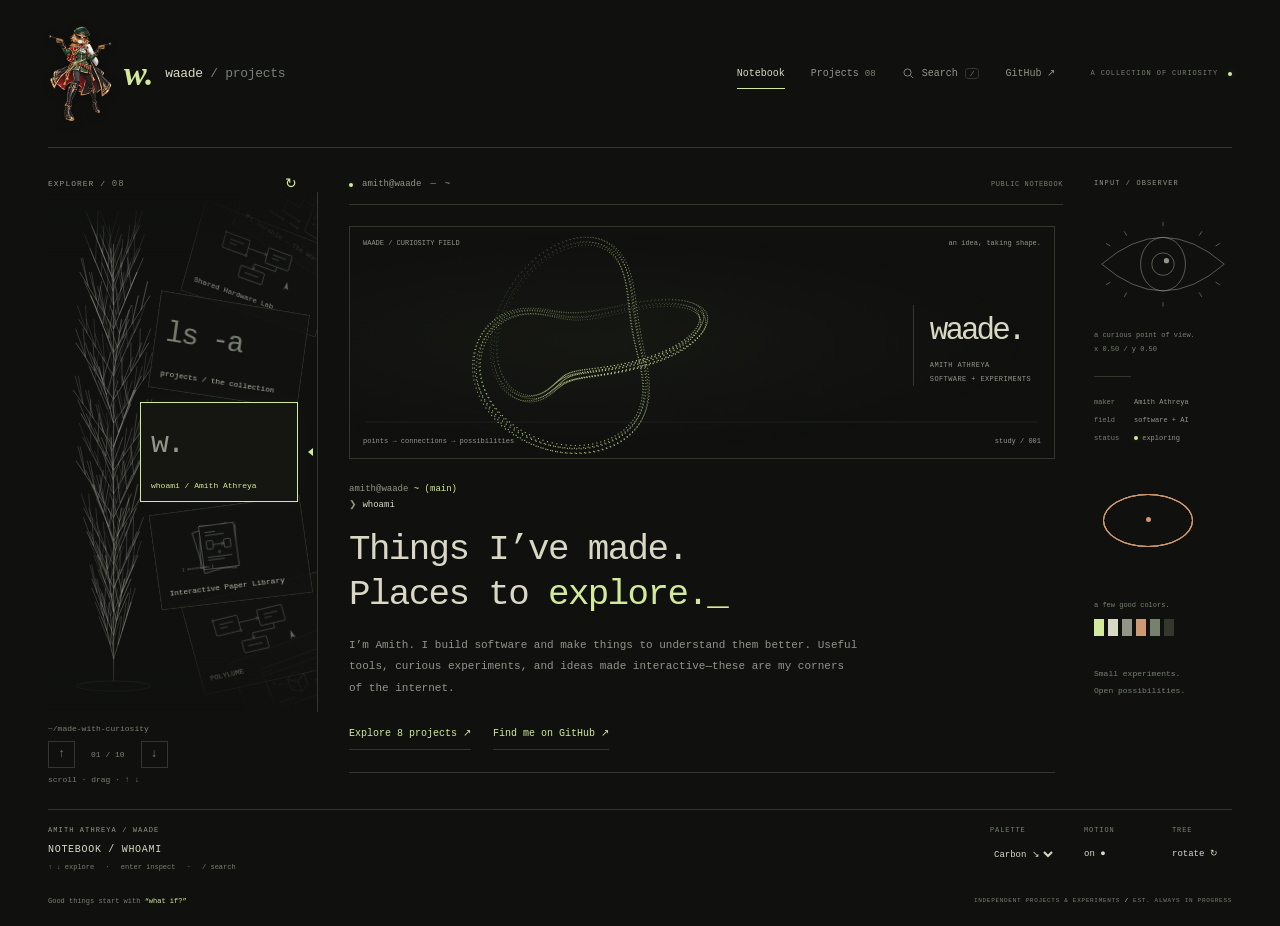
==== commit 8b5939b2: "Add Tanya figurine to the Projects header" ====
--- a/index.html
+++ b/index.html
@@ -5,10 +5,11 @@
 <meta name="description" content="Waade — a living collection of tools, interactive learning, and AI experiments by Amith Athreya. Take a spin. Follow your curiosity.">
 <meta property="og:title" content="Waade — A collection of curiosity"><meta property="og:description" content="Tools, experiments, and ideas made interactive. The project notebook of Amith Athreya."><meta property="og:type" content="website">
 <title>Waade — A collection of curiosity</title><link rel="icon" href="/favicon.svg" type="image/svg+xml"><link rel="stylesheet" href="/style.css"><script src="/app.js" type="module"></script>
+  <script defer src="./analytics.js"></script>
 </head><body>
 <a class="skip-link" href="#content">Skip to content</a>
 <div class="frame">
-<header class="header"><a class="identity" href="#about" aria-label="Waade home"><span class="monogram">w.</span><span>waade<span class="identity-path"> / projects</span></span></a><nav aria-label="Main navigation"><a href="#about" data-nav="about">Notebook</a><a href="#projects" data-nav="projects">Projects <span class="project-count">08</span></a><button id="search-toggle" class="search-toggle" type="button" aria-label="Search projects" aria-haspopup="dialog" aria-controls="search-dialog" aria-expanded="false"><svg viewBox="0 0 20 20" fill="none" aria-hidden="true"><circle cx="8.5" cy="8.5" r="5.5"/><path d="m13 13 4 4"/></svg><span class="search-trigger-text">Search</span><kbd>/</kbd></button><a href="https://github.com/waade-dev" target="_blank" rel="noopener noreferrer">GitHub ↗<span class="sr-only"> (opens in a new tab)</span></a></nav><span class="edition">A COLLECTION OF CURIOSITY <span class="live-dot"></span></span></header>
+<header class="header"><a class="identity" href="#about" aria-label="Waade home"><img class="identity-figurine" src="/assets/tanya-figurine.webp" width="256" height="384" alt="" aria-hidden="true" draggable="false" decoding="async"><span class="monogram">w.</span><span>waade<span class="identity-path"> / projects</span></span></a><nav aria-label="Main navigation"><a href="#about" data-nav="about">Notebook</a><a href="#projects" data-nav="projects">Projects <span class="project-count">08</span></a><button id="search-toggle" class="search-toggle" type="button" aria-label="Search projects" aria-haspopup="dialog" aria-controls="search-dialog" aria-expanded="false"><svg viewBox="0 0 20 20" fill="none" aria-hidden="true"><circle cx="8.5" cy="8.5" r="5.5"/><path d="m13 13 4 4"/></svg><span class="search-trigger-text">Search</span><kbd>/</kbd></button><a href="https://github.com/waade-dev" target="_blank" rel="noopener noreferrer">GitHub ↗<span class="sr-only"> (opens in a new tab)</span></a></nav><span class="edition">A COLLECTION OF CURIOSITY <span class="live-dot"></span></span></header>
 <main class="stage">
 <aside class="navigator" aria-label="Project explorer"><div class="navigator-heading"><span>EXPLORER / <span class="project-count">08</span></span><span class="accent">↻</span></div><div class="wheel-scene" id="wheel-scene"><canvas id="tree-canvas" aria-hidden="true"></canvas><ul class="wheel" id="wheel" aria-label="Select a notebook page or project"></ul><span class="selection-tick" aria-hidden="true"></span></div><div class="navigator-footer"><span>~/made-with-curiosity</span><div class="wheel-controls"><button id="previous" aria-label="Previous project">↑</button><span id="wheel-counter">01 / 10</span><button id="next" aria-label="Next project">↓</button></div><span class="navigation-hint">scroll · drag · ↑ ↓</span></div></aside>
 <div class="workspace"><div class="tab-bar"><span><span class="live-dot"></span> amith@waade <span class="muted">—</span> <span id="current-path">~</span></span><span class="tab-caption">PUBLIC NOTEBOOK</span></div><article class="reading" id="content" tabindex="-1" aria-label="Selected notebook content"><p class="muted">Opening the notebook<span class="cursor">_</span></p></article>
--- a/style.css
+++ b/style.css
@@ -50,3 +50,8 @@
   .wheel-scene.is-dragging,.wheel-scene.is-dragging .wheel-card{cursor:grabbing}
 }
 @media(max-width:720px){.wheel li{transition:transform .2s ease,opacity .2s ease}}
+/* A compact Tanya figurine beside the notebook identity. */
+.identity{flex-shrink:0}
+.identity-figurine{display:block;width:64px;height:96px;object-fit:contain;flex-shrink:0;user-select:none;filter:drop-shadow(0 3px 4px #0004)}
+@media(max-width:720px){.identity-figurine{width:48px;height:72px}.header{gap:12px}nav{gap:14px}}
+@media(max-width:370px){.identity-figurine{width:40px;height:60px}nav{gap:12px}}
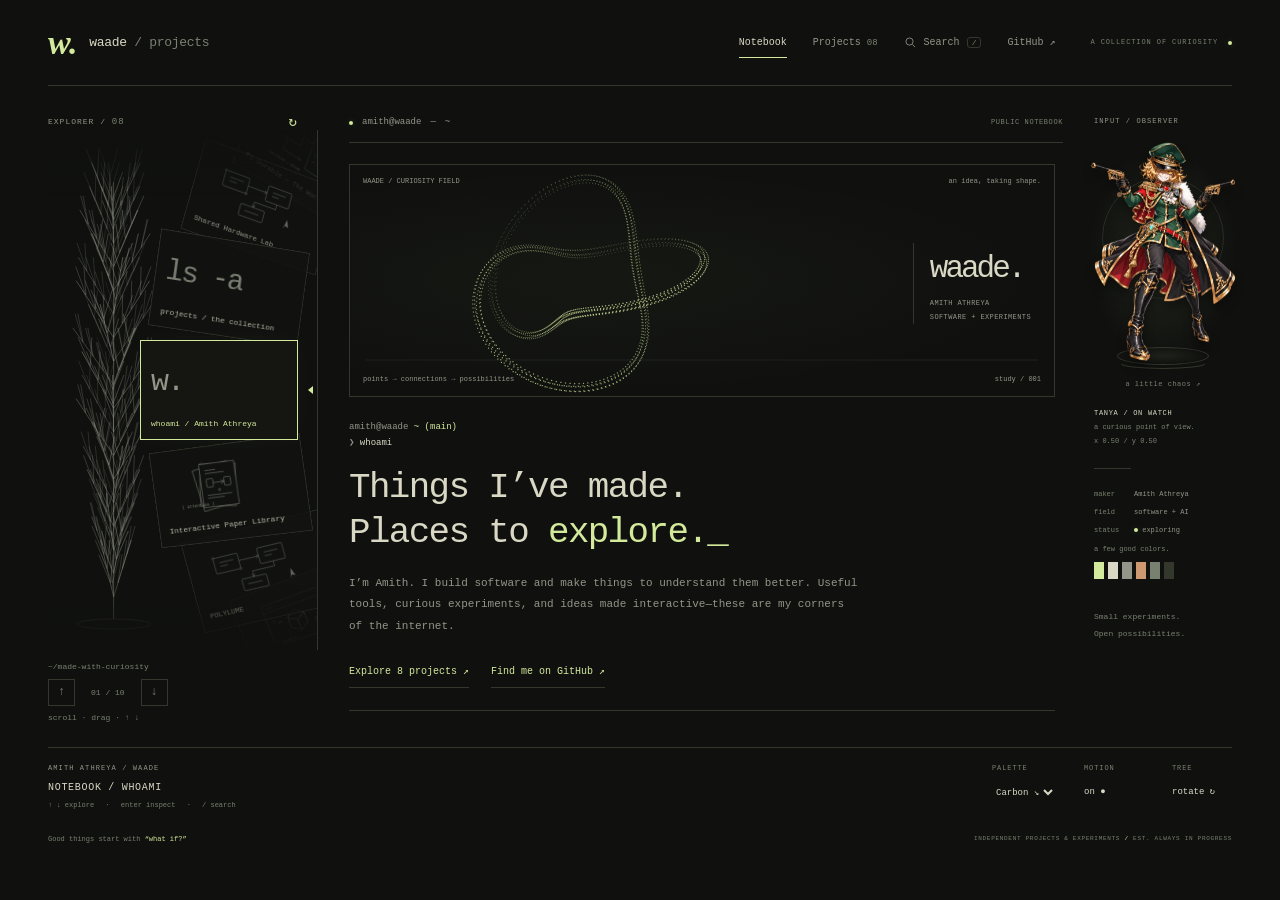
==== commit 6593c1ef: "Give Tanya an interactive Observer display" ====
--- a/index.html
+++ b/index.html
@@ -9,12 +9,21 @@
 </head><body>
 <a class="skip-link" href="#content">Skip to content</a>
 <div class="frame">
-<header class="header"><a class="identity" href="#about" aria-label="Waade home"><img class="identity-figurine" src="/assets/tanya-figurine.webp" width="256" height="384" alt="" aria-hidden="true" draggable="false" decoding="async"><span class="monogram">w.</span><span>waade<span class="identity-path"> / projects</span></span></a><nav aria-label="Main navigation"><a href="#about" data-nav="about">Notebook</a><a href="#projects" data-nav="projects">Projects <span class="project-count">08</span></a><button id="search-toggle" class="search-toggle" type="button" aria-label="Search projects" aria-haspopup="dialog" aria-controls="search-dialog" aria-expanded="false"><svg viewBox="0 0 20 20" fill="none" aria-hidden="true"><circle cx="8.5" cy="8.5" r="5.5"/><path d="m13 13 4 4"/></svg><span class="search-trigger-text">Search</span><kbd>/</kbd></button><a href="https://github.com/waade-dev" target="_blank" rel="noopener noreferrer">GitHub ↗<span class="sr-only"> (opens in a new tab)</span></a></nav><span class="edition">A COLLECTION OF CURIOSITY <span class="live-dot"></span></span></header>
+<header class="header"><a class="identity" href="#about" aria-label="Waade home"><span class="monogram">w.</span><span>waade<span class="identity-path"> / projects</span></span></a><nav aria-label="Main navigation"><a href="#about" data-nav="about">Notebook</a><a href="#projects" data-nav="projects">Projects <span class="project-count">08</span></a><button id="search-toggle" class="search-toggle" type="button" aria-label="Search projects" aria-haspopup="dialog" aria-controls="search-dialog" aria-expanded="false"><svg viewBox="0 0 20 20" fill="none" aria-hidden="true"><circle cx="8.5" cy="8.5" r="5.5"/><path d="m13 13 4 4"/></svg><span class="search-trigger-text">Search</span><kbd>/</kbd></button><a href="https://github.com/waade-dev" target="_blank" rel="noopener noreferrer">GitHub ↗<span class="sr-only"> (opens in a new tab)</span></a></nav><span class="edition">A COLLECTION OF CURIOSITY <span class="live-dot"></span></span></header>
 <main class="stage">
 <aside class="navigator" aria-label="Project explorer"><div class="navigator-heading"><span>EXPLORER / <span class="project-count">08</span></span><span class="accent">↻</span></div><div class="wheel-scene" id="wheel-scene"><canvas id="tree-canvas" aria-hidden="true"></canvas><ul class="wheel" id="wheel" aria-label="Select a notebook page or project"></ul><span class="selection-tick" aria-hidden="true"></span></div><div class="navigator-footer"><span>~/made-with-curiosity</span><div class="wheel-controls"><button id="previous" aria-label="Previous project">↑</button><span id="wheel-counter">01 / 10</span><button id="next" aria-label="Next project">↓</button></div><span class="navigation-hint">scroll · drag · ↑ ↓</span></div></aside>
 <div class="workspace"><div class="tab-bar"><span><span class="live-dot"></span> amith@waade <span class="muted">—</span> <span id="current-path">~</span></span><span class="tab-caption">PUBLIC NOTEBOOK</span></div><article class="reading" id="content" tabindex="-1" aria-label="Selected notebook content"><p class="muted">Opening the notebook<span class="cursor">_</span></p></article>
 </div>
-<aside class="observer" aria-label="Notebook details"><p class="eyebrow">INPUT / OBSERVER</p><svg class="eye" viewBox="0 0 160 100" fill="none" aria-hidden="true"><path d="M9 50Q80-12 151 50Q80 112 9 50Z"/><ellipse cx="80" cy="50" rx="26" ry="31"/><g id="eye-pupil"><circle cx="80" cy="50" r="13"/><circle cx="84" cy="46" r="3" fill="currentColor" stroke="none"/></g><path d="M80 6v-5m0 98v-5M38 17l-3-5m90 76-3-5M19 29l-5-3m132 48-5-3M38 83l-3 5m90-76-3 5M19 71l-5 3m132-48-5 3"/></svg><p class="observer-caption">a curious point of view.<br><span id="pointer-coordinates">x 0.50 / y 0.50</span></p><div class="aside-rule"></div><dl><dt>maker</dt><dd>Amith Athreya</dd><dt>field</dt><dd>software + AI</dd><dt>status</dt><dd><span class="live-dot"></span> exploring</dd></dl><div class="mini-orbit" aria-hidden="true"><span></span><span></span><span></span><i></i></div><p class="palette-label">a few good colors.</p><div class="swatches" aria-hidden="true"><i></i><i></i><i></i><i></i><i></i><i></i></div><p class="aside-note">Small experiments.<br>Open possibilities.</p></aside>
+<aside class="observer" aria-label="Notebook observer">
+<p class="eyebrow">INPUT / OBSERVER</p>
+<button class="observer-figure" id="observer-figure" type="button" aria-label="Tanya on watch — spark a little chaos">
+<span class="figure-halo" aria-hidden="true"></span><span class="figure-orbit" aria-hidden="true"></span>
+<img src="/assets/tanya-figurine.webp" width="512" height="768" alt="Tanya the Evil in her green and gold uniform" draggable="false" decoding="async">
+<span class="figure-sparks" aria-hidden="true"><i style="--angle:0deg"></i><i style="--angle:45deg"></i><i style="--angle:90deg"></i><i style="--angle:135deg"></i><i style="--angle:180deg"></i><i style="--angle:225deg"></i><i style="--angle:270deg"></i><i style="--angle:315deg"></i></span>
+<span class="figure-plinth" aria-hidden="true"></span><span class="figure-hint" aria-hidden="true">a little chaos ↗</span>
+</button>
+<div class="observer-details"><p class="observer-caption"><strong>TANYA / ON WATCH</strong><br><span id="observer-message" role="status">a curious point of view.</span><br><span id="pointer-coordinates">x 0.50 / y 0.50</span></p><div class="aside-rule"></div><dl><dt>maker</dt><dd>Amith Athreya</dd><dt>field</dt><dd>software + AI</dd><dt>status</dt><dd><span class="live-dot"></span> exploring</dd></dl><p class="palette-label">a few good colors.</p><div class="swatches" aria-hidden="true"><i></i><i></i><i></i><i></i><i></i><i></i></div><p class="aside-note">Small experiments.<br>Open possibilities.</p></div>
+</aside>
 </main>
 <dialog id="search-dialog" aria-labelledby="search-title"><div class="search-panel-heading"><div><p class="eyebrow">THE COLLECTION / QUICK FIND</p><h2 id="search-title">Find a project.</h2></div><button id="search-close" type="button" aria-label="Close search">×</button></div><div class="terminal" role="search" aria-label="Search projects or navigate with commands"><div class="terminal-heading"><span><span class="accent">›_</span> search the collection</span><span>esc to close</span></div><form id="command-form"><label for="command-input" aria-label="Command">❯</label><input id="command-input" type="text" enterkeyhint="search" autocomplete="off" spellcheck="false" placeholder="Search projects by name or idea…" aria-label="Search projects or type a command" aria-controls="command-results"><button type="submit" aria-label="Run command">↵</button></form><div id="command-results" hidden></div><div class="terminal-hints"><button type="button" data-command="projects">projects</button><button type="button" data-command="about">whoami</button><button type="button" data-command="random">surprise me</button><button type="button" data-command="help">help</button><span id="command-feedback" role="status">follow your curiosity.</span></div></div></dialog>
 <footer class="statusbar"><div class="footer-title"><span class="eyebrow">AMITH ATHREYA / WAADE</span><span id="selected-label">NOTEBOOK</span><small>↑ ↓ explore <span>·</span> enter inspect <span>·</span> / search</small></div><div class="status-control"><label for="theme-select">PALETTE</label><select id="theme-select" aria-label="Color palette"><option value="carbon">Carbon ↘</option><option value="moss">Moss ↘</option><option value="paper">Paper ↘</option></select></div><div class="status-control"><span>MOTION</span><button id="motion-button" aria-pressed="true">on <span class="accent">●</span></button></div><div class="status-control"><span>TREE</span><button id="tree-button" aria-pressed="true">rotate ↻</button></div></footer>
--- a/style.css
+++ b/style.css
@@ -50,8 +50,27 @@
   .wheel-scene.is-dragging,.wheel-scene.is-dragging .wheel-card{cursor:grabbing}
 }
 @media(max-width:720px){.wheel li{transition:transform .2s ease,opacity .2s ease}}
-/* A compact Tanya figurine beside the notebook identity. */
-.identity{flex-shrink:0}
-.identity-figurine{display:block;width:64px;height:96px;object-fit:contain;flex-shrink:0;user-select:none;filter:drop-shadow(0 3px 4px #0004)}
-@media(max-width:720px){.identity-figurine{width:48px;height:72px}.header{gap:12px}nav{gap:14px}}
-@media(max-width:370px){.identity-figurine{width:40px;height:60px}nav{gap:12px}}
+/* Tanya's small display stand in the Observer column. */
+.observer-figure{position:relative;isolation:isolate;display:grid;place-items:center;width:100%;height:250px;margin:6px 0 0;padding:0 0 28px;perspective:700px;color:var(--accent);border-radius:3px}
+.observer-figure img{position:relative;z-index:2;display:block;width:148px;max-width:110%;height:222px;object-fit:contain;pointer-events:none;filter:drop-shadow(0 7px 5px #0005);transform-origin:50% 85%;transition:transform .25s ease,filter .25s ease}
+:root[data-motion=on] .observer-figure img{transform:rotateY(var(--figure-turn,0deg)) rotateZ(var(--figure-lean,0deg))}
+.figure-halo{position:absolute;inset:20px -8px 25px;z-index:-1;background:radial-gradient(ellipse at 50% 45%,#d3e99b19,transparent 68%);transition:opacity .3s ease}
+.figure-orbit{position:absolute;top:36px;left:50%;width:122px;height:122px;border:1px solid var(--line);border-radius:50%;transform:translateX(-50%);opacity:.7}
+.figure-orbit:before,.figure-orbit:after{content:'';position:absolute;width:5px;height:5px;background:var(--warm);border-radius:50%;left:14px;top:14px;box-shadow:0 0 10px #ce98704d}
+.figure-orbit:after{left:auto;top:auto;right:14px;bottom:14px;width:3px;height:3px;background:var(--accent)}
+.figure-plinth{position:absolute;bottom:26px;left:50%;width:92px;height:18px;transform:translateX(-50%);border:1px solid var(--line);border-radius:50%;background:radial-gradient(ellipse,#d3e99b12,transparent 75%);box-shadow:0 7px 0 -4px var(--bg),0 8px 0 -4px var(--line)}
+.figure-hint{position:absolute;bottom:0;font-size:7px;letter-spacing:.5px;color:var(--dim);transition:color .2s}
+.observer-figure:hover .figure-hint,.observer-figure:focus-visible .figure-hint{color:var(--accent)}
+.observer-figure:hover img,.observer-figure:focus-visible img{filter:drop-shadow(0 5px 10px #d3e99b30)}
+.observer-caption strong{font-size:7px;font-weight:400;letter-spacing:.7px;color:var(--ink)}
+.observer-caption{margin-top:15px}
+.figure-sparks{position:absolute;inset:0;z-index:3;pointer-events:none;overflow:visible}
+.figure-sparks i{position:absolute;top:45%;left:50%;width:3px;height:9px;border-radius:2px;background:var(--warm);opacity:0;transform:rotate(var(--angle)) translateY(-35px)}
+.observer-figure.is-sparking .figure-sparks i{animation:figure-spark .7s ease-out both}
+.observer-figure.is-sparking .figure-halo{animation:figure-glow .7s ease-out}
+@keyframes figure-spark{0%{opacity:0;transform:rotate(var(--angle)) translateY(-35px) scale(.5)}20%{opacity:1}100%{opacity:0;transform:rotate(var(--angle)) translateY(-95px) scale(.2)}}
+@keyframes figure-glow{25%{opacity:1;filter:brightness(3)}100%{opacity:1;filter:brightness(1)}}
+@media(max-width:1150px){.observer{display:grid;grid-column:1/-1;grid-template-columns:128px minmax(0,1fr);column-gap:28px;border-top:1px solid var(--line);padding:20px 0 0;max-width:420px}.observer>.eyebrow{grid-column:1/-1;margin-bottom:6px}.observer-figure{height:218px}.observer-figure img{height:190px;width:128px;max-width:100%}.observer-details{padding-top:0}.observer-caption{margin-top:6px}.observer .aside-note{margin-bottom:0}}
+@media(max-width:720px){.observer{grid-template-columns:110px minmax(0,1fr);column-gap:20px;width:100%;max-width:none}.observer-figure{height:190px}.observer-figure img{height:165px;width:110px}.figure-orbit{width:96px;height:96px;top:25px}.observer .aside-note{display:none}}
+:root[data-motion=off] .observer-figure img{transform:none}
+@media(prefers-reduced-motion:reduce){.observer-figure img{transform:none!important}}
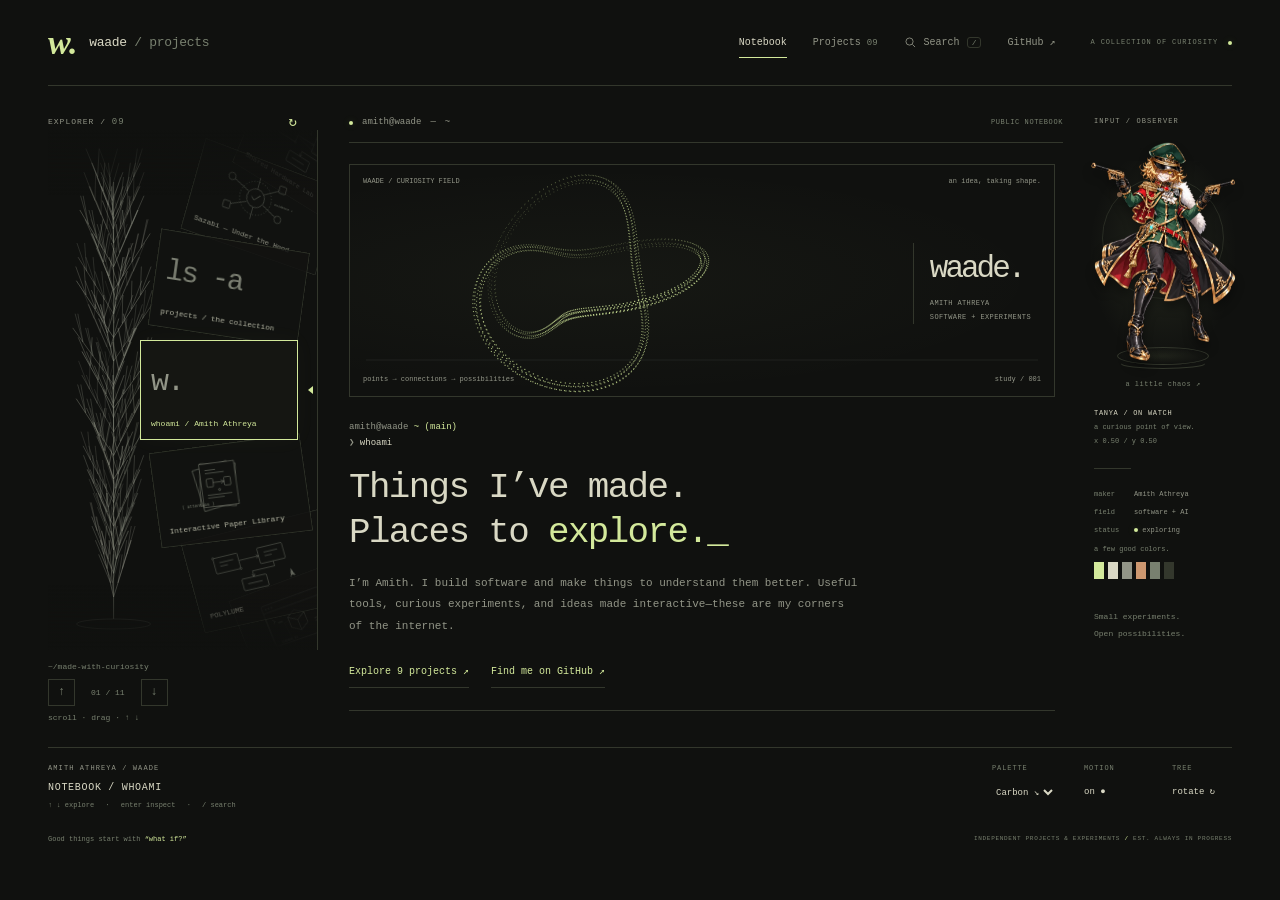
==== commit 5d659fd1: "Add Sazabi field guide to the Waade collection" ====
--- a/index.html
+++ b/index.html
@@ -9,9 +9,9 @@
 </head><body>
 <a class="skip-link" href="#content">Skip to content</a>
 <div class="frame">
-<header class="header"><a class="identity" href="#about" aria-label="Waade home"><span class="monogram">w.</span><span>waade<span class="identity-path"> / projects</span></span></a><nav aria-label="Main navigation"><a href="#about" data-nav="about">Notebook</a><a href="#projects" data-nav="projects">Projects <span class="project-count">08</span></a><button id="search-toggle" class="search-toggle" type="button" aria-label="Search projects" aria-haspopup="dialog" aria-controls="search-dialog" aria-expanded="false"><svg viewBox="0 0 20 20" fill="none" aria-hidden="true"><circle cx="8.5" cy="8.5" r="5.5"/><path d="m13 13 4 4"/></svg><span class="search-trigger-text">Search</span><kbd>/</kbd></button><a href="https://github.com/waade-dev" target="_blank" rel="noopener noreferrer">GitHub ↗<span class="sr-only"> (opens in a new tab)</span></a></nav><span class="edition">A COLLECTION OF CURIOSITY <span class="live-dot"></span></span></header>
+<header class="header"><a class="identity" href="#about" aria-label="Waade home"><span class="monogram">w.</span><span>waade<span class="identity-path"> / projects</span></span></a><nav aria-label="Main navigation"><a href="#about" data-nav="about">Notebook</a><a href="#projects" data-nav="projects">Projects <span class="project-count">09</span></a><button id="search-toggle" class="search-toggle" type="button" aria-label="Search projects" aria-haspopup="dialog" aria-controls="search-dialog" aria-expanded="false"><svg viewBox="0 0 20 20" fill="none" aria-hidden="true"><circle cx="8.5" cy="8.5" r="5.5"/><path d="m13 13 4 4"/></svg><span class="search-trigger-text">Search</span><kbd>/</kbd></button><a href="https://github.com/waade-dev" target="_blank" rel="noopener noreferrer">GitHub ↗<span class="sr-only"> (opens in a new tab)</span></a></nav><span class="edition">A COLLECTION OF CURIOSITY <span class="live-dot"></span></span></header>
 <main class="stage">
-<aside class="navigator" aria-label="Project explorer"><div class="navigator-heading"><span>EXPLORER / <span class="project-count">08</span></span><span class="accent">↻</span></div><div class="wheel-scene" id="wheel-scene"><canvas id="tree-canvas" aria-hidden="true"></canvas><ul class="wheel" id="wheel" aria-label="Select a notebook page or project"></ul><span class="selection-tick" aria-hidden="true"></span></div><div class="navigator-footer"><span>~/made-with-curiosity</span><div class="wheel-controls"><button id="previous" aria-label="Previous project">↑</button><span id="wheel-counter">01 / 10</span><button id="next" aria-label="Next project">↓</button></div><span class="navigation-hint">scroll · drag · ↑ ↓</span></div></aside>
+<aside class="navigator" aria-label="Project explorer"><div class="navigator-heading"><span>EXPLORER / <span class="project-count">09</span></span><span class="accent">↻</span></div><div class="wheel-scene" id="wheel-scene"><canvas id="tree-canvas" aria-hidden="true"></canvas><ul class="wheel" id="wheel" aria-label="Select a notebook page or project"></ul><span class="selection-tick" aria-hidden="true"></span></div><div class="navigator-footer"><span>~/made-with-curiosity</span><div class="wheel-controls"><button id="previous" aria-label="Previous project">↑</button><span id="wheel-counter">01 / 11</span><button id="next" aria-label="Next project">↓</button></div><span class="navigation-hint">scroll · drag · ↑ ↓</span></div></aside>
 <div class="workspace"><div class="tab-bar"><span><span class="live-dot"></span> amith@waade <span class="muted">—</span> <span id="current-path">~</span></span><span class="tab-caption">PUBLIC NOTEBOOK</span></div><article class="reading" id="content" tabindex="-1" aria-label="Selected notebook content"><p class="muted">Opening the notebook<span class="cursor">_</span></p></article>
 </div>
 <aside class="observer" aria-label="Notebook observer">
@@ -28,5 +28,5 @@
 <dialog id="search-dialog" aria-labelledby="search-title"><div class="search-panel-heading"><div><p class="eyebrow">THE COLLECTION / QUICK FIND</p><h2 id="search-title">Find a project.</h2></div><button id="search-close" type="button" aria-label="Close search">×</button></div><div class="terminal" role="search" aria-label="Search projects or navigate with commands"><div class="terminal-heading"><span><span class="accent">›_</span> search the collection</span><span>esc to close</span></div><form id="command-form"><label for="command-input" aria-label="Command">❯</label><input id="command-input" type="text" enterkeyhint="search" autocomplete="off" spellcheck="false" placeholder="Search projects by name or idea…" aria-label="Search projects or type a command" aria-controls="command-results"><button type="submit" aria-label="Run command">↵</button></form><div id="command-results" hidden></div><div class="terminal-hints"><button type="button" data-command="projects">projects</button><button type="button" data-command="about">whoami</button><button type="button" data-command="random">surprise me</button><button type="button" data-command="help">help</button><span id="command-feedback" role="status">follow your curiosity.</span></div></div></dialog>
 <footer class="statusbar"><div class="footer-title"><span class="eyebrow">AMITH ATHREYA / WAADE</span><span id="selected-label">NOTEBOOK</span><small>↑ ↓ explore <span>·</span> enter inspect <span>·</span> / search</small></div><div class="status-control"><label for="theme-select">PALETTE</label><select id="theme-select" aria-label="Color palette"><option value="carbon">Carbon ↘</option><option value="moss">Moss ↘</option><option value="paper">Paper ↘</option></select></div><div class="status-control"><span>MOTION</span><button id="motion-button" aria-pressed="true">on <span class="accent">●</span></button></div><div class="status-control"><span>TREE</span><button id="tree-button" aria-pressed="true">rotate ↻</button></div></footer>
 <div class="colophon"><span>Good things start with <span class="accent">“what if?”</span></span><span>INDEPENDENT PROJECTS & EXPERIMENTS <span class="accent">/</span> EST. ALWAYS IN PROGRESS</span></div><p id="announcement" class="sr-only" aria-live="polite" aria-atomic="true"></p>
-<noscript><div class="fallback"><h1>The Waade collection</h1><p>Turn on JavaScript for the rotating explorer, or visit a project directly.</p><a href="https://reasearch-paper-impl.rechargecompare.in/">Interactive Paper Library ↗</a><a href="https://www.rechargecompare.in/">POLYLUME ↗</a><a href="https://inside-space.rechargecompare.in/">Inside SPACE ↗</a><a href="https://second-brain-obsedian-notion-library.rechargecompare.in/">Second Brain ↗</a><a href="https://cyber-harness-atlas.vercel.app/">Cyber Harness Atlas ↗</a><a href="https://waade-skill-studio.vercel.app/">Skill Studio ↗</a><a href="/pi-durable/">Pi Durable ↗</a><a href="https://shared-hardware-lab.vercel.app/">Shared Hardware Lab ↗</a></div></noscript>
+<noscript><div class="fallback"><h1>The Waade collection</h1><p>Turn on JavaScript for the rotating explorer, or visit a project directly.</p><a href="https://reasearch-paper-impl.rechargecompare.in/">Interactive Paper Library ↗</a><a href="https://www.rechargecompare.in/">POLYLUME ↗</a><a href="https://inside-space.rechargecompare.in/">Inside SPACE ↗</a><a href="https://second-brain-obsedian-notion-library.rechargecompare.in/">Second Brain ↗</a><a href="https://cyber-harness-atlas.vercel.app/">Cyber Harness Atlas ↗</a><a href="https://waade-skill-studio.vercel.app/">Skill Studio ↗</a><a href="/pi-durable/">Pi Durable ↗</a><a href="https://shared-hardware-lab.vercel.app/">Shared Hardware Lab ↗</a><a href="https://sazabi-field-guide.vercel.app/">Sazabi — Under the Hood ↗</a></div></noscript>
 </div></body></html>
